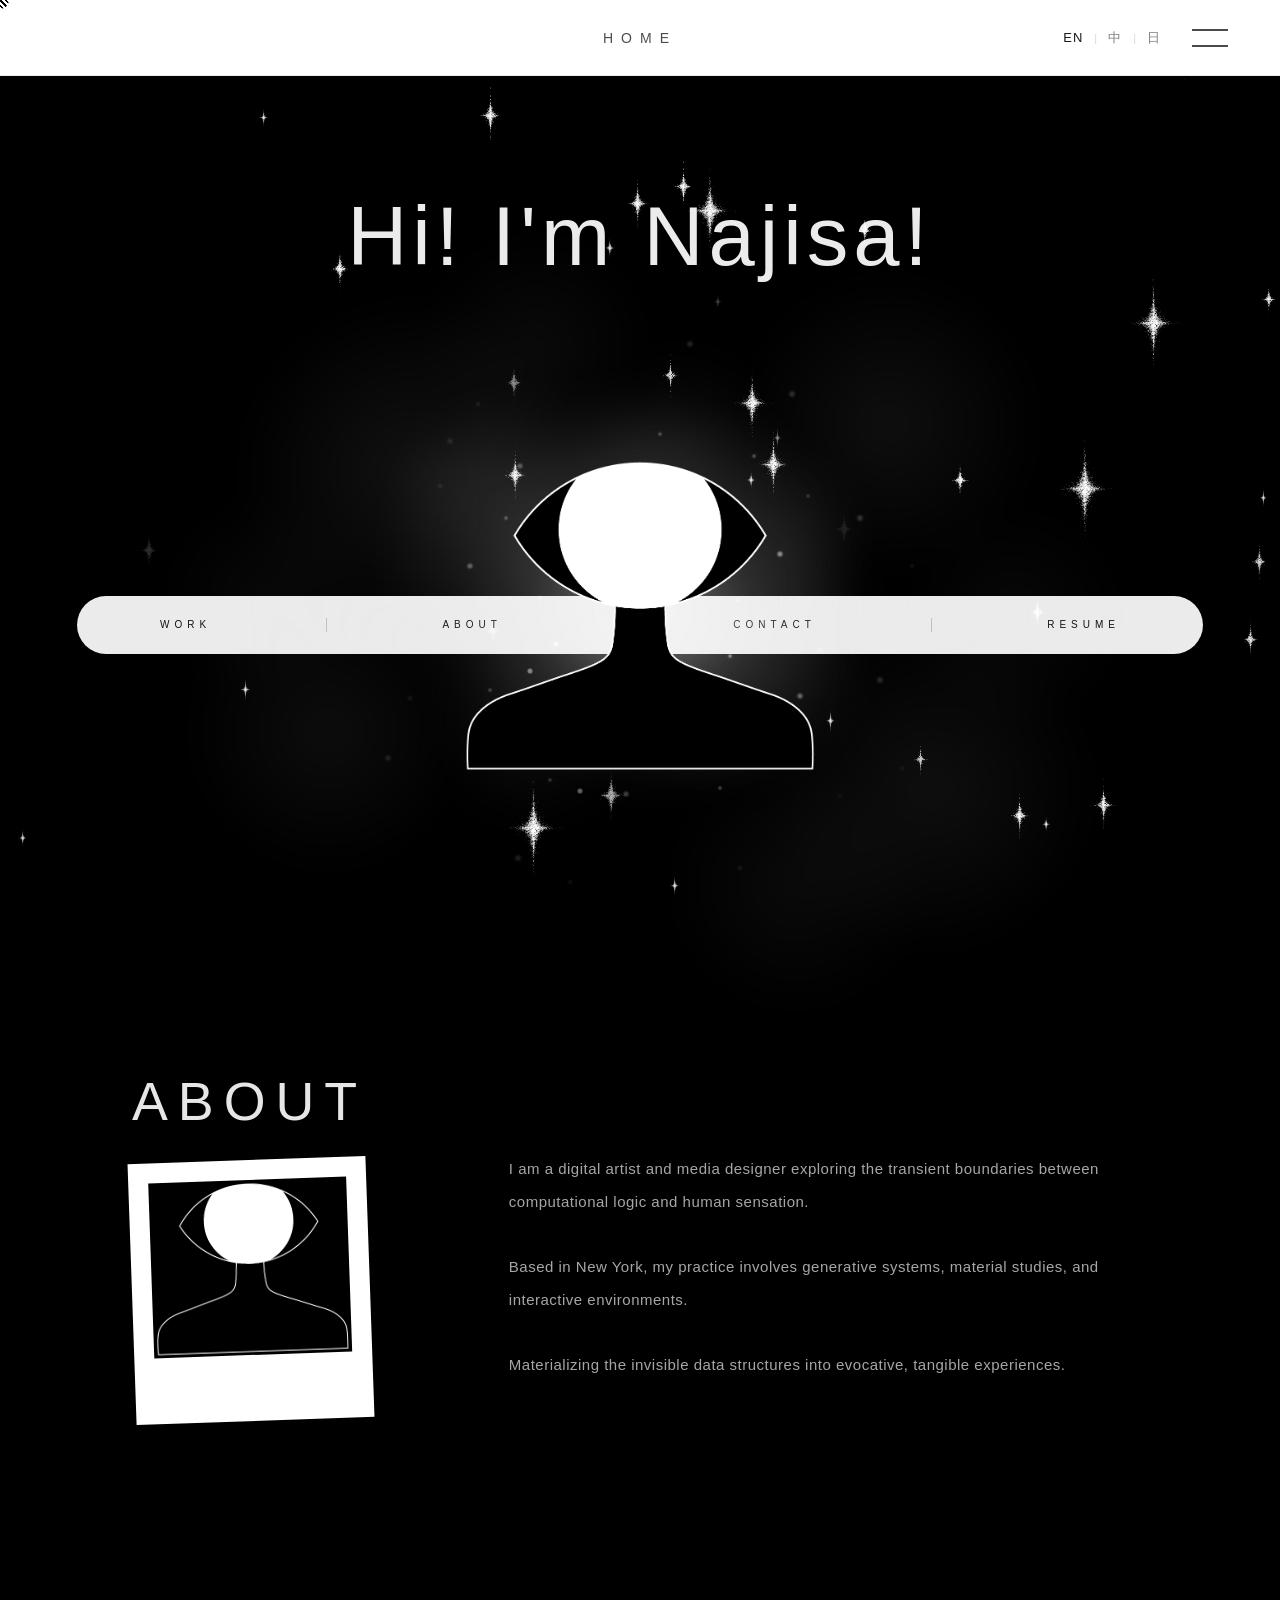
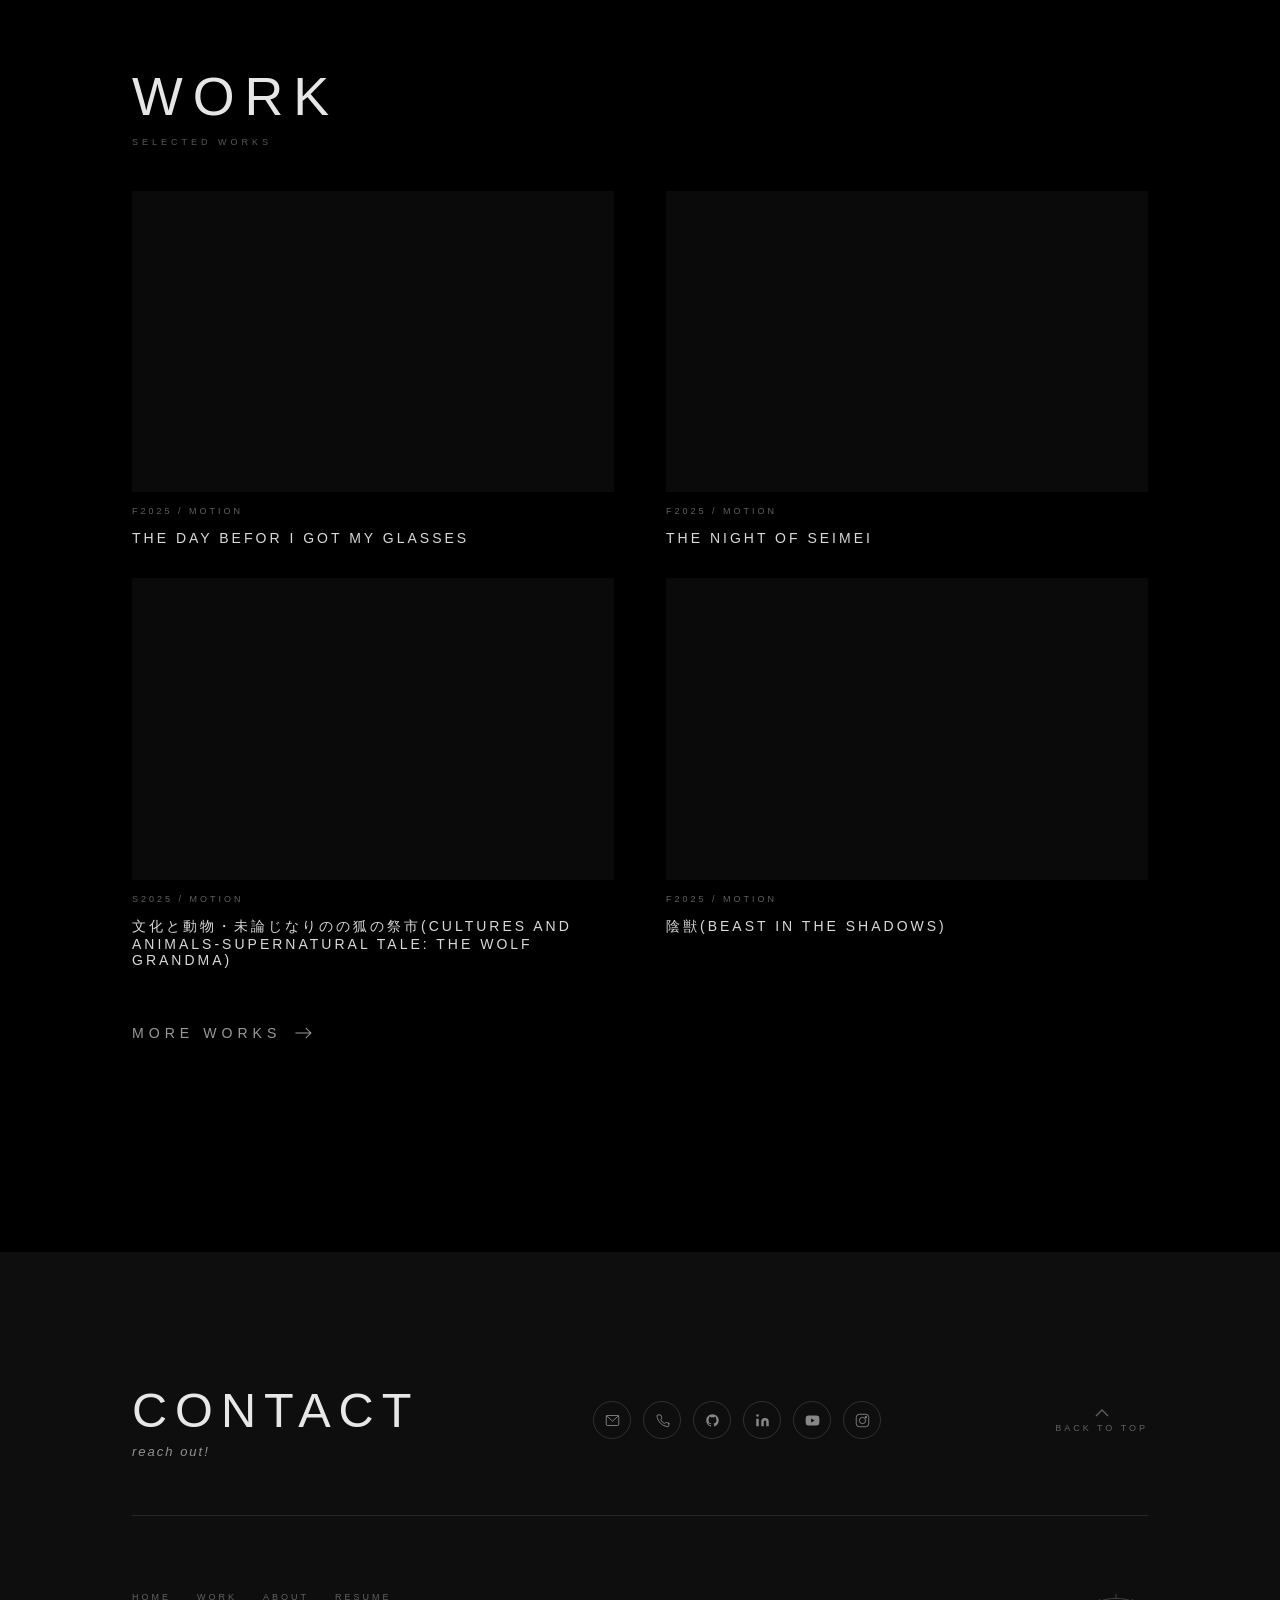
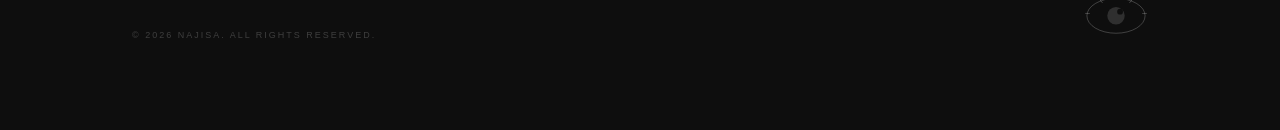
==== index.html @ 286fa01d "Add files via upload" ====
<!DOCTYPE html>
<html lang="en">
<head>
  <meta charset="UTF-8">
  <meta name="viewport" content="width=device-width, initial-scale=1.0">
  <title>Najisa | Portfolio</title>
  <style>
    html, body { margin: 0; padding: 0; background: #000; color: #fff;
      font-family: "Helvetica Neue", Helvetica, Arial, sans-serif; overflow-x: hidden; }
    body.light-mode { background: #fff; color: #000; }
  </style>
  <link rel="stylesheet" href="css/main.css">
</head>
<body>
<div class="cursor-dot" id="cursorDot"></div>
<div class="cursor-ring" id="cursorRing"></div>
<div id="morphAvatar">
  <div class="morph-imgs">
    <img class="morph-img morph-img-dark"  src="images/Me-dark.png"  alt="">
    <img class="morph-img morph-img-light" src="images/Me-light.png" alt="">
  </div>
</div>

<!-- ══════════ BACKGROUND LAYERS (from original) ══════════ -->
<div class="bg-container">
  <div class="mesh-layer dark-bg"></div>
  <div class="mesh-layer light-bg"></div>
</div>
<canvas id="universe"></canvas>
<div class="top-container">
  <div class="top-layer top-dark"></div>
  <div class="top-layer top-light"></div>
</div>

<!-- ══════════ LAMP (original structure, uses your image files) ══════════ -->
<div class="lamp-toggle" id="lampControl">
  <div class="click-mask" id="clickMask"></div>
  <div class="layer-part eye-dark"></div>
  <div class="layer-part eye-light"></div>
  <div class="line-group">
    <div class="layer-part line-dark"></div>
    <div class="layer-part line-light"></div>
  </div>
  <div class="han-group">
    <div class="layer-part han-dark"></div>
    <div class="layer-part han-light"></div>
  </div>
</div>

<!-- ══════════ TOPBAR ══════════ -->
<header class="topbar" id="topbar">
  <div class="topbar-lamp-space"></div>
  <a class="topbar-home" id="topbarHome" href="#home">HOME</a>
  <div class="topbar-right">
    <div class="lang-picker">
      <button class="lang-btn active" data-lang="en">EN</button>
      <span>|</span>
      <button class="lang-btn" data-lang="zh">中</button>
      <span>|</span>
      <button class="lang-btn" data-lang="ja">日</button>
    </div>
    <div class="burger-icon" id="burger"><span></span><span></span></div>
  </div>
</header>

<!-- ══════════ DRAWER ══════════ -->
<div class="menu-overlay" id="menuOverlay">
  <nav class="menu-links">
    <a href="#work"    class="menu-link" data-i18n="nav-work">WORK</a>
    <a href="#about"   class="menu-link" data-i18n="nav-about">ABOUT</a>
    <a href="#contact" class="menu-link" data-i18n="nav-contact">CONTACT</a>
    <a href="resume.html" class="menu-link" data-i18n="nav-resume">RESUME</a>
  </nav>
  <div class="menu-footer"><p>Based in New York | Media &amp; Computational Design</p></div>
</div>


<!-- ════════════════════════════════════════
     SECTION: HOME
════════════════════════════════════════ -->
<section id="home" class="s-home">

  <h1 class="home-title" data-i18n="home-hi">Hi! I'm Najisa!</h1>

  <div class="home-center">
    <!-- Particle glow + avatar -->
    <div class="avatar-wrap">
      <div class="avatar-glow"></div>
      <div class="avatar-particles"></div>
      <img class="avatar-img avatar-img-dark"  src="images/Me-dark.png"  alt="Najisa">
      <img class="avatar-img avatar-img-light" src="images/Me-light.png" alt="Najisa">
    </div>

    <!-- White nav bar -->
    <nav class="home-nav-bar">
      <a href="#work"    class="hnb-link" data-i18n="nav-work">WORK</a>
      <div class="hnb-div"></div>
      <a href="#about"   class="hnb-link" data-i18n="nav-about">ABOUT</a>
      <div class="hnb-div"></div>
      <a href="#contact" class="hnb-link" data-i18n="nav-contact">CONTACT</a>
      <div class="hnb-div"></div>
      <a href="resume.html" class="hnb-link" data-i18n="nav-resume">RESUME</a>
    </nav>
  </div>

  <div class="scroll-cue" style="display:none">
    <span data-i18n="scroll-down">scroll</span>
    <div class="scroll-line"></div>
  </div>
</section>


<!-- ════════════ CURTAIN between Home → About ════════════ -->
<div class="curtain" id="curtain">
  <div class="curtain-line"></div>
  <div class="curtain-rope"></div>
  <div class="curtain-handle"></div>
</div>


<!-- ════════════════════════════════════════
     SECTION: ABOUT
════════════════════════════════════════ -->
<section id="about" class="s-about">
  <div class="s-inner">

    <div class="about-layout">
      <!-- Left: title + photo -->
      <div class="about-left">
        <h2 class="s-title reveal" data-i18n="nav-about">ABOUT</h2>
        <div class="photo-wrap">
          <div class="photo-frame">
            <img class="photo-img photo-img-dark"  src="./images/Me-dark.png"  alt="Najisa">
            <img class="photo-img photo-img-light" src="./images/Me-light.png" alt="Najisa">
          </div>
        </div>
      </div>

      <!-- Right: text -->
      <div class="about-right">
        <p class="about-p reveal" style="--delay:0.05s" data-i18n="about-p1">I am a digital artist and media designer exploring the transient boundaries between computational logic and human sensation.</p>
        <p class="about-p reveal" style="--delay:0.2s"  data-i18n="about-p2">Based in New York, my practice involves generative systems, material studies, and interactive environments.</p>
        <p class="about-p reveal" style="--delay:0.35s" data-i18n="about-p3">Materializing the invisible data structures into evocative, tangible experiences.</p>
      </div>
    </div>

  </div>
</section>


<!-- ════════════════════════════════════════
     SECTION: WORK (selected)
════════════════════════════════════════ -->
<section id="work" class="s-work">
  <div class="s-inner">
    <h2 class="s-title reveal" data-i18n="nav-work">WORK</h2>
    <p class="s-sub reveal" style="--delay:0.1s" data-i18n="work-selected">Selected Works</p>

    <div class="sel-grid" id="selGrid"></div>

    <a href="works.html" class="more-link reveal" style="--delay:0.15s">
      <span data-i18n="more-works">More Works</span>
      <svg viewBox="0 0 20 14" fill="none" stroke="currentColor" stroke-width="1.2"><line x1="0" y1="7" x2="18" y2="7"/><polyline points="12 1 18 7 12 13"/></svg>
    </a>
  </div>
</section>


<!-- ════════════════════════════════════════
     SECTION: CONTACT (footer-style)
════════════════════════════════════════ -->
<section id="contact" class="s-contact">
  <div class="s-inner">

    <div class="contact-top">
      <div class="contact-head">
        <h2 class="contact-title reveal" data-i18n="nav-contact">Contact</h2>
        <p class="contact-sub reveal" style="--delay:0.1s" data-i18n="reach-out">reach out!</p>
      </div>

      <div class="contact-icons">
        <a href="mailto:jingshan.he@nyu.edu"               class="ci" title="Email">
          <svg viewBox="0 0 24 24" fill="none" stroke="currentColor" stroke-width="1.4"><rect x="2" y="4" width="20" height="16" rx="2"/><polyline points="2,4 12,13 22,4"/></svg>
        </a>
        <a href="tel:+17185305825"                         class="ci" title="US: +1(718)530-5825 / CN: +86 18570391373">
          <svg viewBox="0 0 24 24" fill="none" stroke="currentColor" stroke-width="1.4"><path d="M22 16.92v3a2 2 0 01-2.18 2A19.79 19.79 0 013.1 5.18a2 2 0 012-2.18H8.1a2 2 0 012 1.72 12.05 12.05 0 00.57 2.57 2 2 0 01-.45 2.11L9.1 10.91a16 16 0 006 6l1.27-1.27a2 2 0 012.11-.45 12.05 12.05 0 002.57.57 2 2 0 011.72 2z"/></svg>
        </a>
        <a href="https://github.com/nnnajisa"    target="_blank" class="ci" title="GitHub">
          <svg viewBox="0 0 24 24" fill="currentColor"><path d="M12 2C6.477 2 2 6.477 2 12c0 4.42 2.865 8.166 6.839 9.489.5.092.682-.217.682-.482 0-.237-.008-.866-.013-1.7-2.782.604-3.369-1.34-3.369-1.34-.454-1.156-1.11-1.463-1.11-1.463-.908-.62.069-.608.069-.608 1.003.07 1.531 1.03 1.531 1.03.892 1.529 2.341 1.088 2.91.832.092-.647.35-1.088.636-1.338-2.22-.253-4.555-1.11-4.555-4.943 0-1.091.39-1.984 1.029-2.683-.103-.253-.446-1.27.098-2.647 0 0 .84-.269 2.75 1.025A9.578 9.578 0 0112 6.836a9.59 9.59 0 012.504.337c1.909-1.294 2.747-1.025 2.747-1.025.546 1.377.202 2.394.1 2.647.64.699 1.028 1.592 1.028 2.683 0 3.842-2.339 4.687-4.566 4.935.359.309.678.919.678 1.852 0 1.336-.012 2.415-.012 2.743 0 .267.18.578.688.48C19.138 20.163 22 16.418 22 12c0-5.523-4.477-10-10-10z"/></svg>
        </a>
        <a href="https://www.linkedin.com/in/amber-he-57a505336" target="_blank" class="ci" title="LinkedIn">
          <svg viewBox="0 0 24 24" fill="currentColor"><path d="M16 8a6 6 0 016 6v7h-4v-7a2 2 0 00-2-2 2 2 0 00-2 2v7h-4v-7a6 6 0 016-6zM2 9h4v12H2z"/><circle cx="4" cy="4" r="2"/></svg>
        </a>
        <a href="https://youtube.com/@amberhe-yj8ew?si=rAv6n8gVms0Fb3Am" target="_blank" class="ci" title="YouTube">
          <svg viewBox="0 0 24 24" fill="currentColor"><path d="M22.54 6.42a2.78 2.78 0 00-1.95-1.96C18.88 4 12 4 12 4s-6.88 0-8.59.46a2.78 2.78 0 00-1.95 1.96A29 29 0 001 12a29 29 0 00.46 5.58A2.78 2.78 0 003.41 19.6C5.12 20 12 20 12 20s6.88 0 8.59-.46a2.78 2.78 0 001.95-1.95A29 29 0 0023 12a29 29 0 00-.46-5.58zM9.75 15.02V8.98L15.5 12l-5.75 3.02z"/></svg>
        </a>
        <a href="https://instagram.com/yourhandle" target="_blank" class="ci" title="Instagram">
          <svg viewBox="0 0 24 24" fill="none" stroke="currentColor" stroke-width="1.4"><rect x="2" y="2" width="20" height="20" rx="5"/><circle cx="12" cy="12" r="5"/><circle cx="17.5" cy="6.5" r="1" fill="currentColor"/></svg>
        </a>
      </div>

      <a href="#home" class="back-top" id="backTop">
        <svg viewBox="0 0 14 10" fill="none" stroke="currentColor" stroke-width="1.3"><polyline points="1 8 7 2 13 8"/></svg>
        <span data-i18n="back-top">Back to Top</span>
      </a>
    </div>

    <!-- Divider -->
    <hr class="contact-hr">

    <!-- Footer -->
    <footer class="site-footer">
      <div class="footer-left">
        <nav class="footer-nav">
          <a href="#home"       data-i18n="nav-home">HOME</a>
          <a href="#work"       data-i18n="nav-work">WORK</a>
          <a href="#about"      data-i18n="nav-about">ABOUT</a>
          <a href="resume.html" data-i18n="nav-resume">RESUME</a>
        </nav>
        <p class="copyright" data-i18n="copyright">© 2026 Najisa. All rights reserved.</p>
      </div>
      <!-- Eye logo (no shoulders) -->
      <div class="footer-eye">
        <svg viewBox="0 0 110 68" fill="none" xmlns="http://www.w3.org/2000/svg">
          <ellipse cx="55" cy="34" rx="50" ry="30" stroke="currentColor" stroke-width="1.2"/>
          <circle  cx="55" cy="34" r="15"  fill="currentColor" opacity="0.45"/>
          <circle  cx="62" cy="27" r="5"   fill="black"        opacity="0.7"/>
          <line x1="55" y1="4"   x2="55"  y2="-4"  stroke="currentColor" stroke-width="1.2"/>
          <line x1="78" y1="12"  x2="84"  y2="5"   stroke="currentColor" stroke-width="1.2"/>
          <line x1="32" y1="12"  x2="26"  y2="5"   stroke="currentColor" stroke-width="1.2"/>
          <line x1="100" y1="30" x2="108" y2="30"  stroke="currentColor" stroke-width="1.2"/>
          <line x1="10"  y1="30" x2="2"   y2="30"  stroke="currentColor" stroke-width="1.2"/>
        </svg>
      </div>
    </footer>
  </div>
</section>


<!-- ══════════ LIGHTBOX ══════════ -->
<div class="lightbox" id="lightbox" onclick="closeLightbox()">
  <div class="lightbox-content" onclick="event.stopPropagation()">
    <span class="lightbox-close" onclick="closeLightbox()">CLOSE ✕</span>
    <div id="lbMedia" style="width:100%;height:100%;display:flex;align-items:center;justify-content:center;"></div>
  </div>
</div>

<script src="js/global.js"></script>
<script src="js/works-data.js"></script>
<script src="js/site.js"></script>
</body>
</html>
---- css/main.css ----
/* ════════════════════════════════════════════
   NAJISA PORTFOLIO — main.css
   Single-page dark cosmic portfolio
════════════════════════════════════════════ */

/* ── Base ── */
*, *::before, *::after { box-sizing: border-box; margin: 0; padding: 0; }
html { scroll-behavior: smooth; }
body {
  background: #000;
  color: #fff;
  font-family: "Helvetica Neue", Helvetica, Arial, sans-serif;
  overflow-x: hidden;
  transition: background-color 0.6s ease, color 0.6s ease;
  cursor: none;
}
body.light-mode { background: #fff; color: #000; }
a { color: inherit; text-decoration: none; }

/* ── Background: stars only ── */
.bg-container, .top-container { display: none; }
#universe { position: fixed; inset: 0; pointer-events: none; z-index: 1; }

/* ── Lamp ── */
.lamp-toggle {
  position: fixed;
  /* image has blank space at top — use negative offset to push eye up into topbar center */
  top: -8px; left: 0;
  width: 200px; height: 65vh;
  z-index: 900;
  transform: scale(0.55); transform-origin: top left;
  transition: transform 0.4s cubic-bezier(0.175, 0.885, 0.32, 1.275);
}
.click-mask {
  position: absolute; inset: 0; z-index: 200; cursor: pointer;
}
.layer-part {
  position: absolute; inset: 0;
  background-size: contain; background-repeat: no-repeat;
  background-position: center top;
  transition: opacity 0.1s steps(1);
  pointer-events: none;
}
.eye-dark  { background-image: url('../images/eye-dark.png'); opacity: 0; }
.eye-light { background-image: url('../images/eye-light.png'); opacity: 1; }
.line-dark  { background-image: url('../images/line-dark.png'); }
.line-light { background-image: url('../images/line-light.png'); opacity: 0; }
.han-dark  { background-image: url('../images/han-dark.png'); }
.han-light { background-image: url('../images/han-light.png'); opacity: 0; }
body.light-mode .eye-dark  { opacity: 1; }
body.light-mode .eye-light { opacity: 0; }
body.light-mode .line-dark, body.light-mode .han-dark { opacity: 0; }
body.light-mode .line-light, body.light-mode .han-light { opacity: 1; }

.line-group, .han-group {
  position: absolute; inset: 0;
  transform-origin: top center;
  transition: transform 0.45s cubic-bezier(0.34, 1.56, 0.64, 1);
}
/* hide rope and handle — eye only */
.line-group, .han-group { display: none; }
/* active: eye squish */
.lamp-toggle:active .eye-dark,
.lamp-toggle:active .eye-light {
  transform: scaleY(1.1) scaleX(0.92);
  transform-origin: top center;
  transition: transform 0.1s ease-out;
}

/* ── Topbar ── */
.topbar {
  position: fixed; top: 0; left: 0; right: 0;
  height: 76px;
  display: flex; align-items: center;
  z-index: 800;
  background: #fff;
  border-bottom: 1px solid rgba(0,0,0,0.07);
  transition: background 0.6s ease, border-color 0.6s ease, box-shadow 0.4s ease;
}
.topbar.scrolled { box-shadow: 0 2px 24px rgba(0,0,0,0.12); }
body.light-mode .topbar { background: #000; border-bottom-color: rgba(255,255,255,0.07); }
body.light-mode .topbar.scrolled { box-shadow: 0 2px 24px rgba(255,255,255,0.1); }
.topbar-lamp-space { width: 120px; flex-shrink: 0; }

.topbar-home {
  position: absolute; left: 50%; transform: translateX(-50%);
  font-size: 14px; letter-spacing: 8px; text-transform: uppercase;
  color: rgba(0,0,0,0.7);
  transition: color 0.3s ease;
  white-space: nowrap;
}
.topbar-home:hover { color: #000; }
body.light-mode .topbar-home { color: rgba(255,255,255,0.7); }
body.light-mode .topbar-home:hover { color: #fff; }

.topbar-right {
  margin-left: auto;
  display: flex; align-items: center; gap: 26px;
  padding-right: 52px;
}

/* Lang picker */
.lang-picker {
  display: flex; align-items: center; gap: 6px;
  font-size: 13px; color: rgba(0,0,0,0.4);
  transition: color 0.6s ease;
}
body.light-mode .lang-picker { color: rgba(255,255,255,0.4); }
.lang-picker span { font-size: 11px; opacity: 0.4; }
.lang-btn {
  background: none; border: none; cursor: none;
  font-size: 13px; letter-spacing: 1px;
  color: rgba(0,0,0,0.5);
  padding: 3px 5px;
  transition: color 0.3s;
}
.lang-btn:hover, .lang-btn.active { color: rgba(0,0,0,0.9); }
body.light-mode .lang-btn { color: rgba(255,255,255,0.5); }
body.light-mode .lang-btn:hover,
body.light-mode .lang-btn.active { color: rgba(255,255,255,0.9); }

/* Burger */
.burger-icon {
  width: 36px; height: 18px;
  display: flex; flex-direction: column; justify-content: space-between;
  cursor: none;
}
.burger-icon span {
  display: block; width: 100%; height: 2px;
  background: rgba(0,0,0,0.7);
  transition: all 0.4s cubic-bezier(0.4,0,0.2,1), background 0.6s ease;
}
body.light-mode .burger-icon span { background: rgba(255,255,255,0.7); }
.burger-icon:hover span:first-child { width: 75%; }
.burger-icon:hover span:last-child  { width: 75%; margin-left: auto; }
.burger-icon.active span:first-child { transform: translateY(8px) rotate(45deg); width: 100%; }
.burger-icon.active span:last-child  { transform: translateY(-8px) rotate(-45deg); width: 100%; }

/* ── Drawer ── */
.menu-overlay {
  position: fixed; top: 88px; right: 18px;
  width: 200px;
  background: #fff;
  border: 1px solid rgba(0,0,0,0.07);
  border-radius: 16px;
  z-index: 700;
  display: flex; flex-direction: column;
  padding: 28px 32px 22px;
  gap: 20px;
  box-shadow: 0 8px 40px rgba(0,0,0,0.18);
  /* hidden: scale down from top-right corner */
  opacity: 0;
  pointer-events: none;
  transform: scale(0.88) translateY(-8px);
  transform-origin: top right;
  transition: opacity 0.3s ease,
              transform 0.35s cubic-bezier(0.16,1,0.3,1);
}
body.light-mode .menu-overlay { background: #000; border-color: rgba(255,255,255,0.08); }
.menu-overlay.active {
  opacity: 1;
  pointer-events: all;
  transform: scale(1) translateY(0);
}
.menu-links { display: flex; flex-direction: column; gap: 16px; }
.menu-link {
  font-size: 13px; font-weight: 300; letter-spacing: 4px; text-transform: uppercase;
  color: #000; text-decoration: none;
  opacity: 0; transform: translateY(6px);
  transition: opacity 0.4s cubic-bezier(0.4,0,0.2,1),
              transform 0.4s cubic-bezier(0.4,0,0.2,1),
              letter-spacing 0.3s ease;
  position: relative; display: inline-block; width: fit-content;
}
body.light-mode .menu-link { color: #fff; }
.menu-overlay.active .menu-link { opacity: 1; transform: translateY(0); }
.menu-overlay.active .menu-link:nth-child(1) { transition-delay: 0.08s; }
.menu-overlay.active .menu-link:nth-child(2) { transition-delay: 0.13s; }
.menu-overlay.active .menu-link:nth-child(3) { transition-delay: 0.18s; }
.menu-overlay.active .menu-link:nth-child(4) { transition-delay: 0.23s; }
.menu-link:hover { opacity: 0.5; letter-spacing: 6px; }
.menu-link::after {
  content: ''; position: absolute; bottom: -2px; left: 0;
  width: 0; height: 1px; background: #000;
  transition: width 0.3s ease;
}
body.light-mode .menu-link::after { background: #fff; }
.menu-link:hover::after { width: 100%; }
.menu-footer {
  font-size: 9px; letter-spacing: 2px; text-transform: uppercase;
  line-height: 1.8; color: rgba(0,0,0,0.3);
  border-top: 1px solid rgba(0,0,0,0.08);
  padding-top: 14px; margin-top: 4px;
}
body.light-mode .menu-footer { color: rgba(255,255,255,0.3); border-top-color: rgba(255,255,255,0.1); }

/* ════════════════════════════════════════════
   HOME
════════════════════════════════════════════ */
.s-home {
  position: relative; z-index: 10;
  min-height: 100vh;
  display: flex; flex-direction: column;
  align-items: center;
  padding-top: 13vh;
  padding-bottom: 60px;
}

.home-title {
  font-size: clamp(42px, 6.5vw, 96px);
  font-weight: 200; letter-spacing: 5px;
  color: rgba(255,255,255,0.92);
  text-align: center;
  margin-top: 8vh;
  margin-bottom: 2vh;
  animation: fadeUp 1s cubic-bezier(0.16,1,0.3,1) 0.2s both;
}
body.light-mode .home-title { color: rgba(0,0,0,0.9); }

.home-center {
  display: flex; flex-direction: column; align-items: center;
  flex: 1; justify-content: center; width: 100%;
  margin-top: -6vh;
}

/* Avatar */
.avatar-wrap {
  position: relative; z-index: 3;
  width: 400px; height: 360px;
  display: flex; align-items: center; justify-content: center;
  animation: fadeUp 1.1s cubic-bezier(0.16,1,0.3,1) 0.35s both;
  pointer-events: none;
  transition: opacity 0.15s ease;
}
/* particle nebula — outer sparse cloud */
.avatar-wrap::before {
  content: '';
  position: absolute; left: 50%; top: 50%;
  transform: translate(-50%,-50%);
  width: 1040px; height: 960px;
  background:
    radial-gradient(circle at 52% 48%, rgba(255,255,255,0.18) 0%, transparent 28%),
    radial-gradient(circle at 28% 35%, rgba(255,255,255,0.07) 0%, transparent 18%),
    radial-gradient(circle at 74% 30%, rgba(255,255,255,0.06) 0%, transparent 15%),
    radial-gradient(circle at 20% 62%, rgba(255,255,255,0.05) 0%, transparent 14%),
    radial-gradient(circle at 78% 68%, rgba(255,255,255,0.06) 0%, transparent 16%),
    radial-gradient(circle at 40% 22%, rgba(255,255,255,0.04) 0%, transparent 12%),
    radial-gradient(circle at 65% 78%, rgba(255,255,255,0.04) 0%, transparent 13%),
    radial-gradient(circle at 14% 48%, rgba(255,255,255,0.03) 0%, transparent 10%),
    radial-gradient(circle at 86% 50%, rgba(255,255,255,0.03) 0%, transparent 11%);
  filter: blur(14px);
  pointer-events: none;
  animation: nebulaDrift 8s ease-in-out infinite alternate;
}
/* inner dense core */
.avatar-glow {
  position: absolute; left: 50%; top: 50%;
  transform: translate(-50%,-50%);
  width: 720px; height: 680px;
  background:
    radial-gradient(circle at 50% 50%, rgba(255,255,255,0.32) 0%, transparent 22%),
    radial-gradient(circle at 38% 42%, rgba(255,255,255,0.14) 0%, transparent 30%),
    radial-gradient(circle at 63% 55%, rgba(255,255,255,0.10) 0%, transparent 25%),
    radial-gradient(circle at 55% 28%, rgba(255,255,255,0.08) 0%, transparent 18%),
    radial-gradient(circle at 35% 65%, rgba(255,255,255,0.07) 0%, transparent 16%),
    radial-gradient(circle at 70% 38%, rgba(255,255,255,0.06) 0%, transparent 14%),
    radial-gradient(circle at 28% 30%, rgba(255,255,255,0.05) 0%, transparent 12%);
  filter: blur(22px);
  animation: nebulaPulse 4s ease-in-out infinite;
  pointer-events: none;
}
@keyframes nebulaPulse {
  0%,100% { opacity: 0.75; transform: translate(-50%,-50%) scale(1); }
  50%      { opacity: 1;    transform: translate(-50%,-50%) scale(1.10) rotate(3deg); }
}
@keyframes nebulaDrift {
  0%   { opacity: 0.6; transform: translate(-50%,-50%) scale(1)    rotate(0deg); }
  100% { opacity: 0.9; transform: translate(-50%,-50%) scale(1.08) rotate(-5deg); }
}
.avatar-img {
  width: 360px; position: absolute; z-index: 2;
  transition: opacity 0.6s ease;
}
.avatar-img-dark  { opacity: 1; }
.avatar-img-light { opacity: 0; }
body.light-mode .avatar-img-dark  { opacity: 0; }
body.light-mode .avatar-img-light { opacity: 1; }

/* Particle dots — box-shadow scatter orbiting the avatar */
.avatar-particles {
  position: absolute; left: 50%; top: 50%;
  width: 3px; height: 3px; border-radius: 50%;
  transform: translate(-50%, -50%);
  z-index: 1; pointer-events: none;
  animation: particleOrbit 50s linear infinite;
  box-shadow:
    /* inner ring */
     72px  -48px 1px 1px rgba(255,255,255,0.88),
    -60px  -72px 1px 1px rgba(255,255,255,0.78),
     90px   40px 2px 0px rgba(255,255,255,0.72),
    -84px   28px 1px 1px rgba(255,255,255,0.68),
     50px  -94px 1px 0px rgba(255,255,255,0.82),
    -100px  -18px 2px 0px rgba(255,255,255,0.62),
     30px  106px 1px 1px rgba(255,255,255,0.58),
    -46px   98px 2px 0px rgba(255,255,255,0.62),
     98px  -16px 1px 0px rgba(255,255,255,0.54),
    -66px   88px 1px 1px rgba(255,255,255,0.58),
     42px   68px 1px 0px rgba(255,255,255,0.50),
    -110px   55px 1px 1px rgba(255,255,255,0.44),
    /* mid ring */
    140px  -62px 2px 1px rgba(255,255,255,0.52),
   -134px  -98px 2px 0px rgba(255,255,255,0.44),
    160px   80px 2px 1px rgba(255,255,255,0.38),
   -150px   74px 2px 0px rgba(255,255,255,0.36),
    114px -160px 2px 0px rgba(255,255,255,0.46),
   -170px  -50px 2px 1px rgba(255,255,255,0.34),
     80px  172px 2px 0px rgba(255,255,255,0.40),
    -90px  164px 2px 0px rgba(255,255,255,0.30),
    180px   34px 2px 1px rgba(255,255,255,0.34),
   -180px   14px 2px 0px rgba(255,255,255,0.30),
     20px -182px 2px 0px rgba(255,255,255,0.40),
    -14px  178px 2px 1px rgba(255,255,255,0.26),
    128px  130px 2px 0px rgba(255,255,255,0.32),
   -120px -150px 2px 1px rgba(255,255,255,0.30),
    168px -120px 2px 0px rgba(255,255,255,0.28),
    -60px  175px 1px 1px rgba(255,255,255,0.36),
    /* outer ring */
    220px  -98px 3px 1px rgba(255,255,255,0.24),
   -200px -130px 3px 0px rgba(255,255,255,0.22),
    240px   64px 3px 1px rgba(255,255,255,0.20),
   -230px   82px 3px 0px rgba(255,255,255,0.20),
    152px -222px 3px 1px rgba(255,255,255,0.22),
   -162px -212px 3px 0px rgba(255,255,255,0.18),
    100px  252px 3px 0px rgba(255,255,255,0.20),
   -122px  242px 3px 1px rgba(255,255,255,0.16),
    262px  152px 3px 0px rgba(255,255,255,0.14),
   -252px  142px 3px 1px rgba(255,255,255,0.14),
    272px  -50px 3px 0px rgba(255,255,255,0.16),
   -270px   22px 3px 0px rgba(255,255,255,0.14),
     50px -272px 3px 1px rgba(255,255,255,0.18),
    -70px  266px 3px 0px rgba(255,255,255,0.14),
    200px  180px 3px 0px rgba(255,255,255,0.12),
   -190px -175px 3px 1px rgba(255,255,255,0.12);
}
body.light-mode .avatar-particles {
  box-shadow:
     72px  -48px 1px 1px rgba(26,21,14,0.75),
    -60px  -72px 1px 1px rgba(26,21,14,0.65),
     90px   40px 2px 0px rgba(26,21,14,0.60),
    -84px   28px 1px 1px rgba(26,21,14,0.55),
     50px  -94px 1px 0px rgba(26,21,14,0.70),
    -100px  -18px 2px 0px rgba(26,21,14,0.52),
     30px  106px 1px 1px rgba(26,21,14,0.48),
    -46px   98px 2px 0px rgba(26,21,14,0.52),
     98px  -16px 1px 0px rgba(26,21,14,0.44),
    -66px   88px 1px 1px rgba(26,21,14,0.48),
     42px   68px 1px 0px rgba(26,21,14,0.40),
    -110px   55px 1px 1px rgba(26,21,14,0.36),
    140px  -62px 2px 1px rgba(26,21,14,0.42),
   -134px  -98px 2px 0px rgba(26,21,14,0.36),
    160px   80px 2px 1px rgba(26,21,14,0.30),
   -150px   74px 2px 0px rgba(26,21,14,0.28),
    114px -160px 2px 0px rgba(26,21,14,0.36),
   -170px  -50px 2px 1px rgba(26,21,14,0.26),
     80px  172px 2px 0px rgba(26,21,14,0.30),
    -90px  164px 2px 0px rgba(26,21,14,0.22),
    180px   34px 2px 1px rgba(26,21,14,0.26),
   -180px   14px 2px 0px rgba(26,21,14,0.22),
     20px -182px 2px 0px rgba(26,21,14,0.30),
    -14px  178px 2px 1px rgba(26,21,14,0.18),
    128px  130px 2px 0px rgba(26,21,14,0.24),
   -120px -150px 2px 1px rgba(26,21,14,0.22),
    168px -120px 2px 0px rgba(26,21,14,0.20),
    -60px  175px 1px 1px rgba(26,21,14,0.28),
    220px  -98px 3px 1px rgba(26,21,14,0.16),
   -200px -130px 3px 0px rgba(26,21,14,0.14),
    240px   64px 3px 1px rgba(26,21,14,0.12),
   -230px   82px 3px 0px rgba(26,21,14,0.12),
    152px -222px 3px 1px rgba(26,21,14,0.14),
   -162px -212px 3px 0px rgba(26,21,14,0.10),
    100px  252px 3px 0px rgba(26,21,14,0.12),
   -122px  242px 3px 1px rgba(26,21,14,0.10),
    262px  152px 3px 0px rgba(26,21,14,0.08),
   -252px  142px 3px 1px rgba(26,21,14,0.08),
    272px  -50px 3px 0px rgba(26,21,14,0.10),
   -270px   22px 3px 0px rgba(26,21,14,0.08),
     50px -272px 3px 1px rgba(26,21,14,0.12),
    -70px  266px 3px 0px rgba(26,21,14,0.08),
    200px  180px 3px 0px rgba(26,21,14,0.07),
   -190px -175px 3px 1px rgba(26,21,14,0.07);
}
@keyframes particleOrbit {
  from { transform: translate(-50%, -50%) rotate(0deg); }
  to   { transform: translate(-50%, -50%) rotate(360deg); }
}

/* White nav bar — wide wings extending from avatar center */
.home-nav-bar {
  position: relative; z-index: 1;
  display: flex; align-items: center; justify-content: space-between;
  background: rgba(255,255,255,0.92);
  padding: 22px 6.5vw;
  width: min(88vw, 1200px);
  margin-top: -200px;
  border-radius: 40px;
  animation: fadeUp 1.1s cubic-bezier(0.16,1,0.3,1) 0.6s both;
}
body.light-mode .home-nav-bar { background: rgba(0,0,0,0.9); }
.hnb-link {
  font-size: 10px; letter-spacing: 5px; text-transform: uppercase;
  color: #111;
  transition: opacity 0.3s;
  white-space: nowrap;
}
body.light-mode .hnb-link { color: #eee; }
.hnb-link {
  position: relative;
  transition: opacity 0.3s, letter-spacing 0.3s;
}
.hnb-link::after {
  content: '';
  position: absolute; bottom: -3px; left: 0; right: 0;
  height: 1px; background: #111;
  transform: scaleX(0); transform-origin: left;
  transition: transform 0.3s cubic-bezier(0.16,1,0.3,1);
}
body.light-mode .hnb-link::after { background: #eee; }
.hnb-link:hover { opacity: 1; letter-spacing: 5px; }
.hnb-link:hover::after { transform: scaleX(1); }
.hnb-div { width: 1px; height: 14px; background: rgba(0,0,0,0.18); flex-shrink: 0; }
body.light-mode .hnb-div { background: rgba(255,255,255,0.2); }

/* Scroll cue */
.scroll-cue {
  display: flex; flex-direction: column; align-items: center; gap: 10px;
  color: rgba(255,255,255,0.28); font-size: 8px; letter-spacing: 4px; text-transform: uppercase;
  margin-top: 48px;
  animation: fadeUp 1.1s cubic-bezier(0.16,1,0.3,1) 0.85s both;
}
body.light-mode .scroll-cue { color: rgba(26,21,14,0.3); }
.scroll-line {
  width: 1px; height: 36px;
  background: linear-gradient(to bottom, rgba(255,255,255,0.4), transparent);
  animation: scrollPulse 2s ease-in-out infinite;
}
body.light-mode .scroll-line { background: linear-gradient(to bottom, rgba(26,21,14,0.4), transparent); }
@keyframes scrollPulse { 0%,100%{opacity:0.4;transform:scaleY(1)} 50%{opacity:1;transform:scaleY(1.2)} }
@keyframes fadeUp { from{opacity:0;transform:translateY(16px)} to{opacity:1;transform:translateY(0)} }
/* !important overrides animation fill-mode in CSS cascade */
.avatar-wrap.morph-hide { opacity: 0 !important; }

/* ════════════════════════════════════════════
   CURTAIN (Home → About transition)
════════════════════════════════════════════ */
.curtain {
  position: relative; z-index: 10;
  display: flex; flex-direction: column; align-items: center;
  padding-bottom: 4px;
  transition: transform 1.1s cubic-bezier(0.16,1,0.3,1), opacity 0.7s ease;
}
.curtain-line {
  width: 100%; height: 1px;
  background: rgba(255,255,255,0.25);
}
body.light-mode .curtain-line { background: rgba(26,21,14,0.2); }
.curtain-rope {
  width: 1px; height: 42px;
  background-image: repeating-linear-gradient(
    to bottom,
    rgba(255,255,255,0.35) 0, rgba(255,255,255,0.35) 5px,
    transparent 5px, transparent 9px
  );
}
body.light-mode .curtain-rope {
  background-image: repeating-linear-gradient(
    to bottom,
    rgba(26,21,14,0.3) 0, rgba(26,21,14,0.3) 5px,
    transparent 5px, transparent 9px
  );
}
.curtain-handle {
  width: 24px; height: 13px;
  border: 1.2px solid rgba(255,255,255,0.35);
  border-top: none; border-radius: 0 0 24px 24px;
}
body.light-mode .curtain-handle { border-color: rgba(26,21,14,0.3); }
.curtain.raised { transform: translateY(-100px); opacity: 0; }

/* ════════════════════════════════════════════
   SECTIONS — shared
════════════════════════════════════════════ */
.s-inner {
  max-width: 1160px; margin: 0 auto; padding: 0 72px;
}
.s-title {
  font-size: clamp(30px, 4.2vw, 56px); font-weight: 200;
  letter-spacing: 10px; text-transform: uppercase; color: rgba(255,255,255,0.9);
  margin-bottom: 10px;
}
body.light-mode .s-title { color: rgba(26,21,14,0.9); }
.s-sub {
  font-size: 9px; letter-spacing: 4px; text-transform: uppercase;
  color: rgba(255,255,255,0.35); margin-bottom: 44px; display: block;
}
body.light-mode .s-sub { color: rgba(26,21,14,0.35); }

/* ── TEXT REVEAL ANIMATION (white block sweep) ── */
.reveal {
  position: relative;
  overflow: hidden;
}
.reveal::before {
  content: '';
  position: absolute; top: -2px; left: -101%; bottom: -2px; right: -2px;
  background: #fff;
  pointer-events: none;
  z-index: 2;
}
body.light-mode .reveal::before { background: #000; }
/* Initially hide text */
.reveal { color: transparent; }
body.light-mode .reveal { color: transparent; }

/* Block sweeps in from left, pauses, exits right */
.reveal.in-view::before {
  animation: sweepReveal 0.9s cubic-bezier(0.77,0,0.175,1) var(--delay, 0s) both;
}

/* Text color fires right as block starts exiting (~52% into the 0.9s animation).
   The color starts transparent (from .reveal above) and the transition-delay holds
   it invisible until the block has passed, then it jumps to the target color. */
.reveal.in-view {
  transition: color 0.01s step-start calc(var(--delay, 0s) + 0.47s);
  color: rgba(255,255,255,0.9);
}
body.light-mode .reveal.in-view { color: rgba(26,21,14,0.9); }
.s-title.in-view           { color: rgba(255,255,255,0.9); }
body.light-mode .s-title.in-view { color: rgba(26,21,14,0.9); }
.about-p.in-view           { color: rgba(255,255,255,0.65); }
body.light-mode .about-p.in-view { color: rgba(26,21,14,0.65); }
.s-sub.in-view             { color: rgba(255,255,255,0.35); }
body.light-mode .s-sub.in-view { color: rgba(26,21,14,0.35); }
.more-link.in-view         { color: rgba(255,255,255,0.6); }
body.light-mode .more-link.in-view { color: rgba(26,21,14,0.6); }
.contact-title.in-view     { color: rgba(255,255,255,0.9); }
body.light-mode .contact-title.in-view { color: rgba(26,21,14,0.9); }
.contact-sub.in-view       { color: rgba(255,255,255,0.55); font-style: italic; }
body.light-mode .contact-sub.in-view { color: rgba(26,21,14,0.55); }

@keyframes sweepReveal {
  0%   { left: -101%; right:  100%; }
  48%  { left:    0%;  right:    0%; }
  52%  { left:    0%;  right:    0%; }
  100% { left:  100%;  right: -101%; }
}

/* ════════════════════════════════════════════
   ABOUT
════════════════════════════════════════════ */
.s-about {
  position: relative; z-index: 10;
  padding: 110px 0 130px;
}
.about-layout {
  display: flex; gap: 6vw; align-items: flex-start;
}
.about-left { flex: 0 0 300px; }
.about-right { flex: 1; padding-top: 82px; }

/* Photo frame — real photo style */
.photo-wrap { margin-top: 28px; }
.photo-frame {
  display: inline-block;
  box-sizing: border-box;
  border: solid #fff;
  border-width: 20px 20px 66px 20px;
  background: transparent;
  box-shadow: 0 8px 32px rgba(0,0,0,0.45);
  transform: rotate(-2deg);
  transition: transform 0.5s cubic-bezier(0.16,1,0.3,1), opacity 0.15s ease;
  max-width: 240px;
  position: relative;
}
body.light-mode .photo-frame { border-color: #111; box-shadow: 0 8px 32px rgba(0,0,0,0.6); }
.photo-frame:hover { transform: rotate(0deg) scale(1.02); }
.photo-img {
  display: block; width: 100%; height: 175px;
  object-fit: cover; object-position: center top;
  filter: grayscale(0.2) contrast(1.05);
}
/* same image as home */
.photo-img-light { display: none; }
.photo-img-dark  { display: block; }
body.light-mode .photo-img-dark  { display: none; }
body.light-mode .photo-img-light { display: block; }

/* ── Morph overlay (avatar → about photo) ── */
#morphAvatar {
  position: fixed; z-index: 200;
  pointer-events: none; opacity: 0;
  overflow: hidden;
}
.morph-imgs {
  position: relative; width: 100%; height: 100%;
}
/* both images stacked — JS controls opacity for cross-dissolve */
.morph-img {
  position: absolute; top: 0; left: 0;
  width: 100%; height: 100%; display: block;
  object-fit: cover; object-position: top;
}

.about-p {
  font-size: clamp(13px, 1.2vw, 15px); line-height: 2.2;
  letter-spacing: 0.5px; font-weight: 300;
  margin-bottom: 32px;
}

/* ════════════════════════════════════════════
   WORK — SELECTED
════════════════════════════════════════════ */
.s-work {
  position: relative; z-index: 10;
  padding: 110px 0 130px;
}
.sel-grid {
  display: grid;
  grid-template-columns: repeat(2, 1fr);
  gap: 32px 52px;
  margin-bottom: 56px;
}
.sel-card {
  cursor: pointer; display: flex; flex-direction: column; gap: 14px;
}
.sel-thumb {
  width: 100%; aspect-ratio: 16/10;
  overflow: hidden; background: rgba(255,255,255,0.04);
  position: relative;
}
body.light-mode .sel-thumb { background: rgba(26,21,14,0.06); }
.sel-thumb img {
  width: 100%; height: 100%; object-fit: cover;
  opacity: 0; transition: opacity 0.8s ease, transform 0.6s cubic-bezier(0.16,1,0.3,1);
}
.sel-thumb img.loaded { opacity: 1; }
.sel-card {
  transition: transform 0.4s cubic-bezier(0.16,1,0.3,1);
}
.sel-card:hover { transform: translateY(-6px); }
.sel-card:hover .sel-thumb { box-shadow: 0 18px 40px rgba(0,0,0,0.4); }
.sel-thumb { transition: box-shadow 0.4s ease; }
.sel-card:hover .sel-thumb img { transform: scale(1.05); }
.sel-type {
  font-size: 9px; letter-spacing: 3px; text-transform: uppercase;
  color: rgba(255,255,255,0.38);
}
body.light-mode .sel-type { color: rgba(26,21,14,0.38); }
.sel-name {
  font-size: clamp(11px, 1.1vw, 14px); font-weight: 300;
  letter-spacing: 3px; text-transform: uppercase;
  color: rgba(255,255,255,0.85);
}
body.light-mode .sel-name { color: rgba(26,21,14,0.88); }

.more-link {
  display: inline-flex; align-items: center; gap: 14px;
  font-size: clamp(11px, 1.1vw, 15px); letter-spacing: 5px; text-transform: uppercase;
  color: rgba(255,255,255,0.5);
  transition: gap 0.35s ease, color 0.3s ease;
}
body.light-mode .more-link { color: rgba(26,21,14,0.5); }
.more-link:hover { gap: 22px; color: rgba(255,255,255,0.9); }
body.light-mode .more-link:hover { color: rgba(26,21,14,0.9); }
.more-link svg { width: 18px; height: 12px; }

/* ════════════════════════════════════════════
   CONTACT
════════════════════════════════════════════ */
.s-contact {
  position: relative; z-index: 10;
  padding: 130px 0 0;
  background: rgba(255,255,255,0.055);
  margin-top: 80px;
}
body.light-mode .s-contact { background: rgba(26,21,14,0.06); }
.contact-top {
  display: flex; align-items: flex-start; justify-content: space-between;
  flex-wrap: wrap; gap: 32px; padding-bottom: 56px;
}
.contact-title {
  font-size: clamp(28px, 3.8vw, 52px); font-weight: 200;
  letter-spacing: 8px; text-transform: uppercase;
  margin-bottom: 6px;
}
.contact-sub {
  font-size: 13px; letter-spacing: 2px;
  font-style: italic; display: block;
  margin-top: 4px;
}
.contact-icons {
  display: flex; gap: 12px; align-items: center; flex-wrap: wrap;
  align-self: center;
}
.ci {
  width: 38px; height: 38px; border-radius: 50%;
  border: 1px solid rgba(255,255,255,0.14);
  display: flex; align-items: center; justify-content: center;
  color: rgba(255,255,255,0.5);
  transition: opacity 0.3s, border-color 0.3s, transform 0.3s;
}
body.light-mode .ci { border-color: rgba(26,21,14,0.15); color: rgba(26,21,14,0.5); }
.ci svg { width: 15px; height: 15px; }
.ci:hover { opacity: 1; border-color: rgba(255,255,255,0.6); color: rgba(255,255,255,0.9); transform: translateY(-3px); }
body.light-mode .ci:hover { border-color: rgba(26,21,14,0.5); color: rgba(26,21,14,0.9); }

.back-top {
  display: flex; flex-direction: column; align-items: center; gap: 5px;
  font-size: 9px; letter-spacing: 3px; text-transform: uppercase;
  color: rgba(255,255,255,0.35); align-self: center;
  transition: color 0.3s, transform 0.3s;
}
body.light-mode .back-top { color: rgba(26,21,14,0.35); }
.back-top svg { width: 16px; height: 10px; }
.back-top:hover { color: rgba(255,255,255,0.8); transform: translateY(-4px); }
body.light-mode .back-top:hover { color: rgba(26,21,14,0.8); }

.contact-hr {
  border: none; border-top: 1px solid rgba(255,255,255,0.1); margin-bottom: 36px;
}
body.light-mode .contact-hr { border-top-color: rgba(26,21,14,0.1); }

.site-footer {
  display: flex; justify-content: space-between; align-items: flex-end;
  flex-wrap: wrap; gap: 20px; padding-bottom: 90px; padding-top: 40px;
}
.footer-left { display: flex; flex-direction: column; gap: 16px; }
.footer-nav { display: flex; gap: 26px; flex-wrap: wrap; }
.footer-nav a {
  font-size: 9px; letter-spacing: 3px; text-transform: uppercase;
  color: rgba(255,255,255,0.35); transition: color 0.3s;
}
body.light-mode .footer-nav a { color: rgba(26,21,14,0.35); }
.footer-nav a:hover { color: rgba(255,255,255,0.75); }
body.light-mode .footer-nav a:hover { color: rgba(26,21,14,0.75); }
.copyright { font-size: 9px; letter-spacing: 2px; text-transform: uppercase; color: rgba(255,255,255,0.2); margin-top: 12px; }
body.light-mode .copyright { color: rgba(26,21,14,0.2); }
.footer-eye svg { width: 64px; color: rgba(255,255,255,0.3); overflow: visible; }
body.light-mode .footer-eye svg { color: rgba(26,21,14,0.3); }
body.light-mode .footer-eye svg circle { fill: rgba(26,21,14,0.3) !important; }
body.light-mode .footer-eye svg circle:nth-child(3) { fill: #f0ebe3 !important; }

/* ════════════════════════════════════════════
   LIGHTBOX
════════════════════════════════════════════ */
.lightbox {
  position: fixed; inset: 0; z-index: 9999;
  background: rgba(0,0,0,0.95);
  backdrop-filter: blur(20px);
  display: flex; align-items: center; justify-content: center;
  opacity: 0; pointer-events: none;
  transition: opacity 0.4s ease;
  cursor: zoom-out;
}
.lightbox.active { opacity: 1; pointer-events: all; }
.lightbox-content {
  position: relative; width: 85vw; height: 48vw; max-height: 80vh;
  display: flex; justify-content: center;
  cursor: default;
}
.lightbox-close {
  position: absolute; top: -36px; right: 0;
  color: #fff; font-size: 10px; letter-spacing: 5px;
  cursor: pointer; opacity: 0.5; transition: opacity 0.3s;
  background: none; border: none;
}
.lightbox-close:hover { opacity: 1; }
#lbMedia { width: 100%; height: 100%; }
#lbMedia iframe, #lbMedia img { width: 100%; height: 100%; border: none; object-fit: contain; }

/* ════════════════════════════════════════════
   MOBILE
════════════════════════════════════════════ */
@media (max-width: 768px) {

  /* ── Layout ── */
  .s-inner { padding: 0 20px; }

  /* ── Topbar ── */
  .topbar { height: 62px; }
  .topbar-lamp-space { width: 72px; }
  .topbar-home { font-size: 11px; letter-spacing: 5px; }
  .topbar-right { padding-right: 18px; gap: 14px; }
  .lang-picker { font-size: 11px; }
  .lang-btn { font-size: 11px; }
  .burger-icon { width: 30px; height: 15px; }
  .burger-icon.active span:first-child { transform: translateY(6.5px) rotate(45deg); }
  .burger-icon.active span:last-child  { transform: translateY(-6.5px) rotate(-45deg); }

  /* ── Lamp ── */
  .lamp-toggle { width: 170px; height: 42vh; top: 4px; transform: scale(0.55); transform-origin: top left; }

  /* ── Menu ── */
  .menu-overlay { width: 172px; right: 10px; top: 74px; padding: 20px 22px 16px; }
  .menu-link { font-size: 12px; letter-spacing: 3px; }
  .menu-links { gap: 14px; }

  /* ── Home ── */
  .s-home { padding-top: 14vh; }
  .home-title { font-size: clamp(28px, 8vw, 52px); letter-spacing: 2px; }
  .avatar-wrap { width: 280px; height: 255px; }
  .avatar-img { width: 260px; }
  .avatar-glow { width: 320px; height: 300px; }
  .avatar-wrap::before { width: 480px; height: 440px; }
  .home-nav-bar {
    width: min(92vw, 500px);
    padding: 13px 18px;
    margin-top: -110px;
    justify-content: space-between;
  }
  .hnb-link { font-size: 10px; letter-spacing: 3px; }
  .scroll-cue { margin-top: 24px; }

  /* ── About ── */
  .s-about { padding: 60px 0 70px; }
  .about-layout { flex-direction: column; gap: 24px; }
  .about-left { flex: none; width: 100%; }
  .about-right { padding-top: 0; }
  .photo-frame { max-width: 170px; border-width: 14px 14px 48px 14px; }
  .photo-img { height: 130px; }

  /* ── Work (selected) ── */
  .s-work { padding: 60px 0 70px; }
  .sel-grid { grid-template-columns: 1fr; gap: 32px; }

  /* ── Works page (coverflow) ── */
  .works-page { padding-top: 72px; }
  .works-page-title { padding: 0 20px; font-size: clamp(24px, 6vw, 40px); }
  .filter-bar { padding: 0 20px; }
  .works-track { height: clamp(240px, 62vw, 360px); }
  .wk-card { width: 72vw; min-width: 220px; }
  .progress-row { padding: 16px 20px; }
  .wk-arrow { width: 34px; height: 34px; }

  /* ── Contact ── */
  .s-contact { padding: 80px 0 0; margin-top: 40px; }
  .contact-top { flex-direction: column; gap: 20px; padding-bottom: 36px; }
  .contact-title { font-size: clamp(26px, 7vw, 42px); }
  .contact-icons { gap: 8px; }
  .back-top { flex-direction: row; align-self: flex-start; }

  /* ── Footer ── */
  .site-footer { flex-direction: column; align-items: flex-start; gap: 24px; padding-bottom: 60px; }
  .footer-eye { align-self: flex-end; }

  /* ── Lightbox ── */
  .lightbox-content { width: 92vw; height: 70vw; max-height: none; }

  /* ── Hide custom cursor on touch ── */
  .cursor-dot, .cursor-ring { display: none; }
  *, *::before, *::after { cursor: auto !important; }
  input, textarea, select { cursor: auto !important; }
}

/* ════════════════════════════════════════════
   CUSTOM CURSOR
════════════════════════════════════════════ */
/* ── Hatched dot: diagonal-stripe circle ── */
.cursor-dot {
  position: fixed;
  width: 18px; height: 18px;
  border-radius: 50%;
  background: repeating-linear-gradient(
    45deg,
    #fff 0px,   #fff 1.5px,
    transparent 1.5px, transparent 4px
  );
  mix-blend-mode: difference;
  pointer-events: none;
  z-index: 999999;
  transform: translate(-50%, -50%);
  transition: width  0.3s cubic-bezier(0.16,1,0.3,1),
              height 0.3s cubic-bezier(0.16,1,0.3,1),
              opacity 0.3s ease;
}
.cursor-dot.hovering {
  width: 6px; height: 6px;
  background: #fff;
}
.cursor-dot.hidden { opacity: 0; }

/* ── Outer ring: lags behind the dot ── */
.cursor-ring {
  position: fixed;
  width: 34px; height: 34px;
  border-radius: 50%;
  border: 1px solid rgba(255,255,255,0.75);
  mix-blend-mode: difference;
  pointer-events: none;
  z-index: 999998;
  transform: translate(-50%, -50%);
  transition: width  0.55s cubic-bezier(0.16,1,0.3,1),
              height 0.55s cubic-bezier(0.16,1,0.3,1),
              opacity 0.3s ease;
}
.cursor-ring.hovering {
  width: 54px; height: 54px;
}
.cursor-ring.hidden { opacity: 0; }

/* hide system cursor everywhere */
*, *::before, *::after { cursor: none !important; }
input, textarea, select { cursor: none !important; }
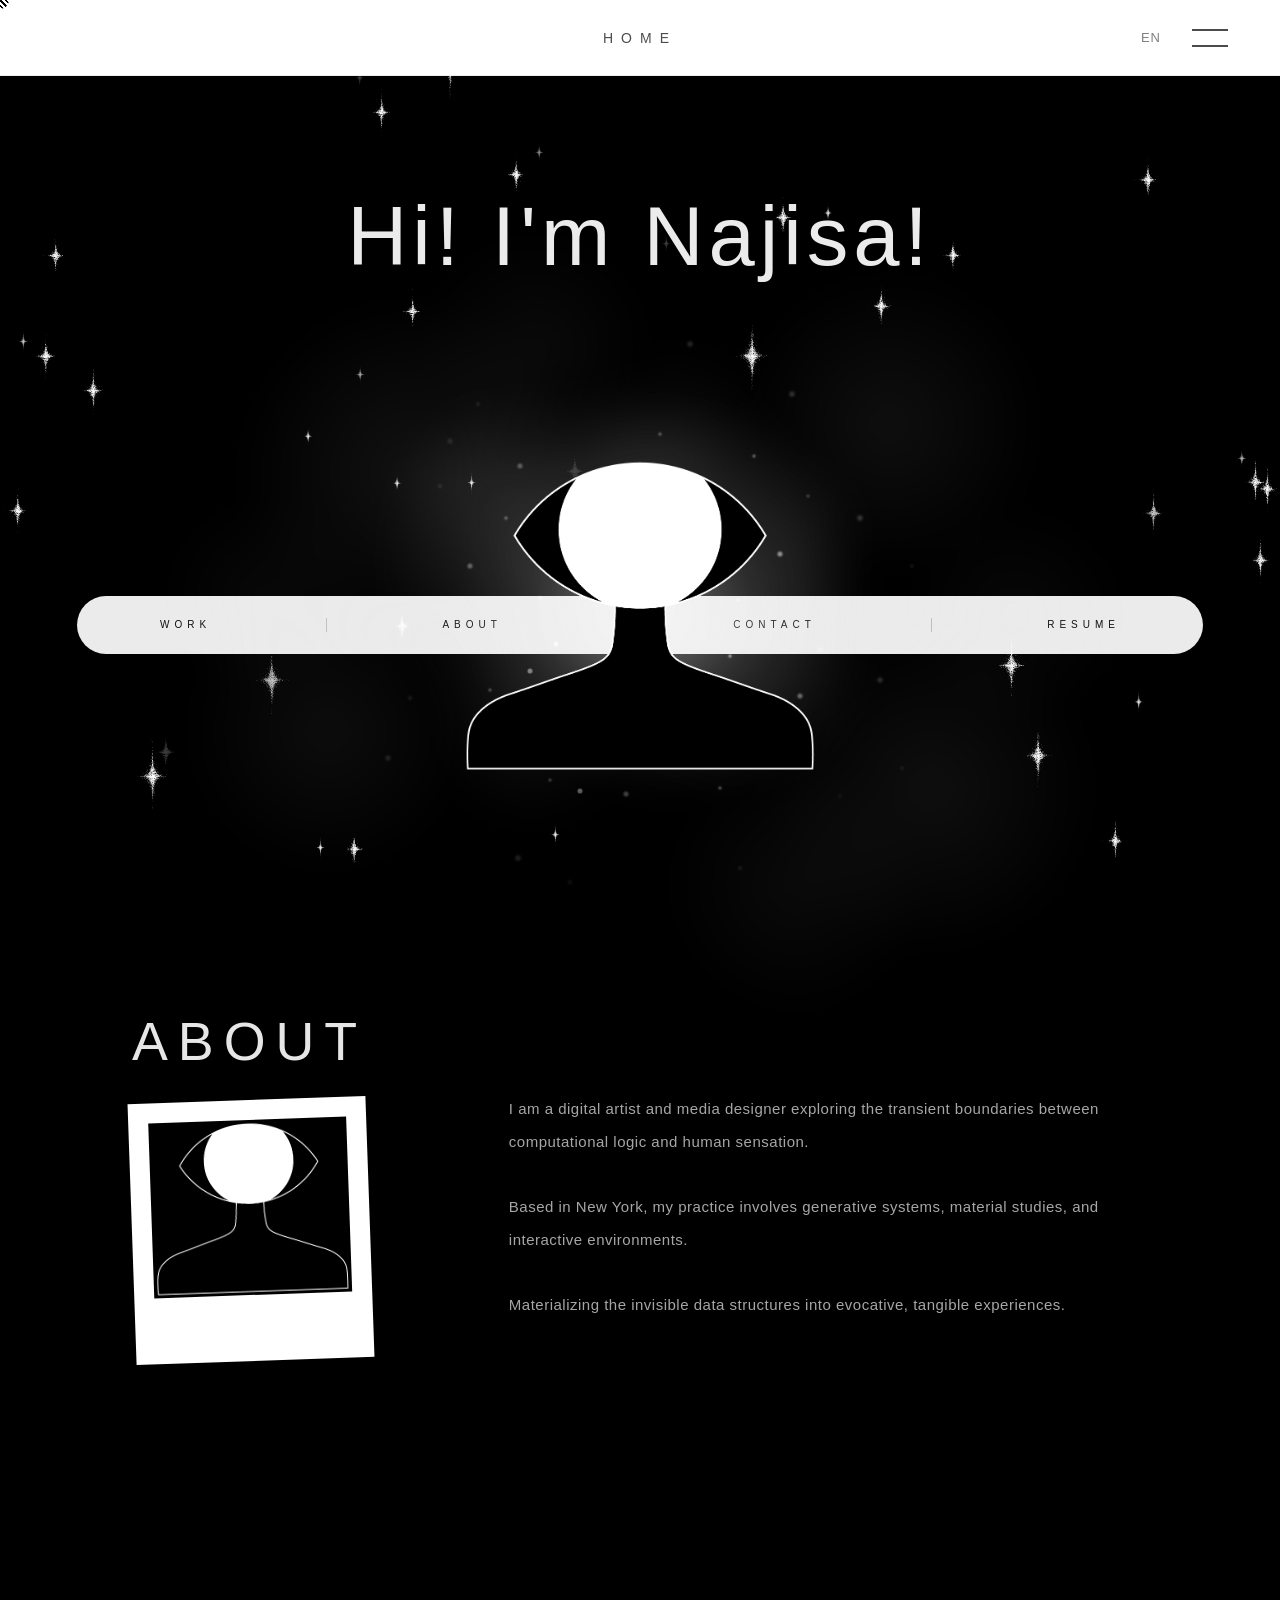
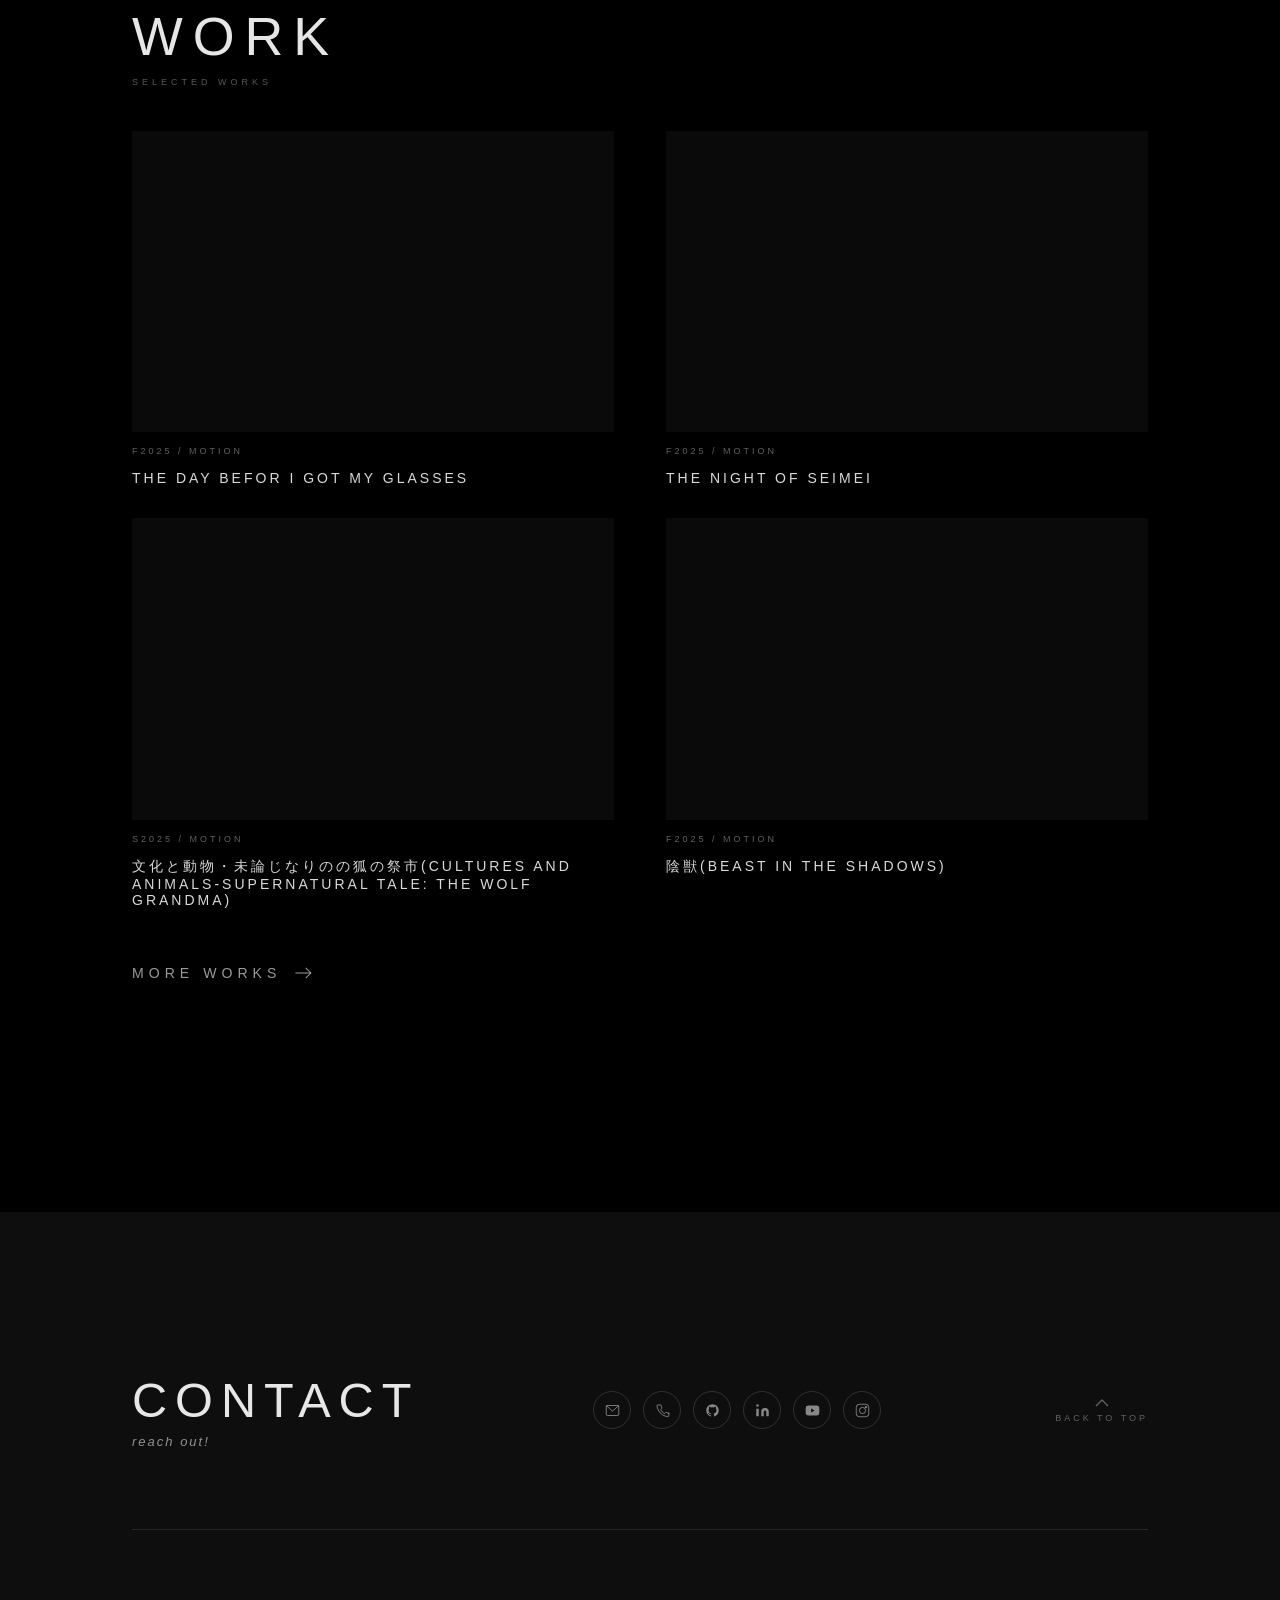
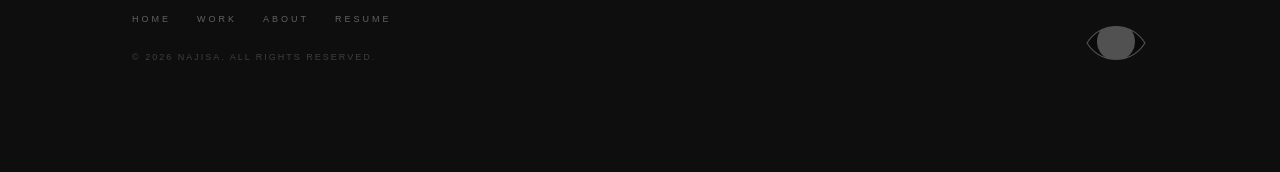
==== commit 08df35b9: "Add files via upload" ====
--- a/index.html
+++ b/index.html
@@ -9,7 +9,7 @@
       font-family: "Helvetica Neue", Helvetica, Arial, sans-serif; overflow-x: hidden; }
     body.light-mode { background: #fff; color: #000; }
   </style>
-  <link rel="stylesheet" href="css/main.css">
+  <link rel="stylesheet" href="css/main.css?v=2">
 </head>
 <body>
 <div class="cursor-dot" id="cursorDot"></div>
@@ -52,12 +52,13 @@
   <div class="topbar-lamp-space"></div>
   <a class="topbar-home" id="topbarHome" href="#home">HOME</a>
   <div class="topbar-right">
-    <div class="lang-picker">
-      <button class="lang-btn active" data-lang="en">EN</button>
-      <span>|</span>
-      <button class="lang-btn" data-lang="zh">中</button>
-      <span>|</span>
-      <button class="lang-btn" data-lang="ja">日</button>
+    <div class="lang-picker" id="langPicker">
+      <button class="lang-current" id="langCurrent">EN</button>
+      <div class="lang-dropdown">
+        <button class="lang-opt" data-lang="en">EN</button>
+        <button class="lang-opt" data-lang="zh">中</button>
+        <button class="lang-opt" data-lang="ja">日</button>
+      </div>
     </div>
     <div class="burger-icon" id="burger"><span></span><span></span></div>
   </div>
@@ -219,18 +220,10 @@
         </nav>
         <p class="copyright" data-i18n="copyright">© 2026 Najisa. All rights reserved.</p>
       </div>
-      <!-- Eye logo (no shoulders) -->
+      <!-- Eye logo -->
       <div class="footer-eye">
-        <svg viewBox="0 0 110 68" fill="none" xmlns="http://www.w3.org/2000/svg">
-          <ellipse cx="55" cy="34" rx="50" ry="30" stroke="currentColor" stroke-width="1.2"/>
-          <circle  cx="55" cy="34" r="15"  fill="currentColor" opacity="0.45"/>
-          <circle  cx="62" cy="27" r="5"   fill="black"        opacity="0.7"/>
-          <line x1="55" y1="4"   x2="55"  y2="-4"  stroke="currentColor" stroke-width="1.2"/>
-          <line x1="78" y1="12"  x2="84"  y2="5"   stroke="currentColor" stroke-width="1.2"/>
-          <line x1="32" y1="12"  x2="26"  y2="5"   stroke="currentColor" stroke-width="1.2"/>
-          <line x1="100" y1="30" x2="108" y2="30"  stroke="currentColor" stroke-width="1.2"/>
-          <line x1="10"  y1="30" x2="2"   y2="30"  stroke="currentColor" stroke-width="1.2"/>
-        </svg>
+        <img class="feye feye-dark"  src="images/i-dark.png"  alt="">
+        <img class="feye feye-light" src="images/i-light.png" alt="">
       </div>
     </footer>
   </div>
--- a/css/main.css
+++ b/css/main.css
@@ -24,11 +24,10 @@
 /* ── Lamp ── */
 .lamp-toggle {
   position: fixed;
-  /* image has blank space at top — use negative offset to push eye up into topbar center */
-  top: -8px; left: 0;
+  top: 22px; left: 26px;
   width: 200px; height: 65vh;
   z-index: 900;
-  transform: scale(0.55); transform-origin: top left;
+  transform: scale(0.27); transform-origin: top left;
   transition: transform 0.4s cubic-bezier(0.175, 0.885, 0.32, 1.275);
 }
 .click-mask {
@@ -100,24 +99,48 @@
 }
 
 /* Lang picker */
-.lang-picker {
-  display: flex; align-items: center; gap: 6px;
-  font-size: 13px; color: rgba(0,0,0,0.4);
-  transition: color 0.6s ease;
-}
-body.light-mode .lang-picker { color: rgba(255,255,255,0.4); }
-.lang-picker span { font-size: 11px; opacity: 0.4; }
-.lang-btn {
+.lang-picker { position: relative; }
+.lang-current {
   background: none; border: none; cursor: none;
   font-size: 13px; letter-spacing: 1px;
   color: rgba(0,0,0,0.5);
   padding: 3px 5px;
   transition: color 0.3s;
 }
-.lang-btn:hover, .lang-btn.active { color: rgba(0,0,0,0.9); }
-body.light-mode .lang-btn { color: rgba(255,255,255,0.5); }
-body.light-mode .lang-btn:hover,
-body.light-mode .lang-btn.active { color: rgba(255,255,255,0.9); }
+.lang-current:hover { color: rgba(0,0,0,0.9); }
+body.light-mode .lang-current { color: rgba(255,255,255,0.5); }
+body.light-mode .lang-current:hover { color: rgba(255,255,255,0.9); }
+
+.lang-dropdown {
+  position: absolute; top: calc(100% + 10px); right: 0;
+  background: #fff;
+  border: 1px solid rgba(0,0,0,0.07);
+  border-radius: 10px;
+  padding: 5px 0;
+  box-shadow: 0 8px 24px rgba(0,0,0,0.12);
+  display: flex; flex-direction: column;
+  min-width: 52px;
+  opacity: 0; pointer-events: none;
+  transform: scale(0.88) translateY(-6px);
+  transform-origin: top right;
+  transition: opacity 0.22s ease, transform 0.22s cubic-bezier(0.16,1,0.3,1);
+  z-index: 900;
+}
+body.light-mode .lang-dropdown { background: #111; border-color: rgba(255,255,255,0.1); }
+.lang-picker.open .lang-dropdown { opacity: 1; pointer-events: all; transform: scale(1) translateY(0); }
+.lang-opt {
+  background: none; border: none; cursor: none;
+  font-size: 12px; letter-spacing: 1px;
+  color: rgba(0,0,0,0.45);
+  padding: 8px 14px;
+  text-align: center;
+  transition: color 0.2s, background 0.2s;
+}
+.lang-opt:hover { color: rgba(0,0,0,0.9); background: rgba(0,0,0,0.04); }
+.lang-opt.active { color: rgba(0,0,0,0.9); }
+body.light-mode .lang-opt { color: rgba(255,255,255,0.45); }
+body.light-mode .lang-opt:hover { color: rgba(255,255,255,0.9); background: rgba(255,255,255,0.06); }
+body.light-mode .lang-opt.active { color: rgba(255,255,255,0.9); }
 
 /* Burger */
 .burger-icon {
@@ -452,32 +475,7 @@
 /* ════════════════════════════════════════════
    CURTAIN (Home → About transition)
 ════════════════════════════════════════════ */
-.curtain {
-  position: relative; z-index: 10;
-  display: flex; flex-direction: column; align-items: center;
-  padding-bottom: 4px;
-  transition: transform 1.1s cubic-bezier(0.16,1,0.3,1), opacity 0.7s ease;
-}
-.curtain-line {
-  width: 100%; height: 1px;
-  background: rgba(255,255,255,0.25);
-}
-body.light-mode .curtain-line { background: rgba(26,21,14,0.2); }
-.curtain-rope {
-  width: 1px; height: 42px;
-  background-image: repeating-linear-gradient(
-    to bottom,
-    rgba(255,255,255,0.35) 0, rgba(255,255,255,0.35) 5px,
-    transparent 5px, transparent 9px
-  );
-}
-body.light-mode .curtain-rope {
-  background-image: repeating-linear-gradient(
-    to bottom,
-    rgba(26,21,14,0.3) 0, rgba(26,21,14,0.3) 5px,
-    transparent 5px, transparent 9px
-  );
-}
+.curtain { display: none; }
 .curtain-handle {
   width: 24px; height: 13px;
   border: 1.2px solid rgba(255,255,255,0.35);
@@ -599,6 +597,7 @@
   position: fixed; z-index: 200;
   pointer-events: none; opacity: 0;
   overflow: hidden;
+  transition: opacity 0.14s ease;
 }
 .morph-imgs {
   position: relative; width: 100%; height: 100%;
@@ -678,14 +677,14 @@
 ════════════════════════════════════════════ */
 .s-contact {
   position: relative; z-index: 10;
-  padding: 130px 0 0;
+  padding: 160px 0 0;
   background: rgba(255,255,255,0.055);
-  margin-top: 80px;
+  margin-top: 100px;
 }
 body.light-mode .s-contact { background: rgba(26,21,14,0.06); }
 .contact-top {
   display: flex; align-items: flex-start; justify-content: space-between;
-  flex-wrap: wrap; gap: 32px; padding-bottom: 56px;
+  flex-wrap: wrap; gap: 32px; padding-bottom: 80px;
 }
 .contact-title {
   font-size: clamp(28px, 3.8vw, 52px); font-weight: 200;
@@ -731,7 +730,7 @@
 
 .site-footer {
   display: flex; justify-content: space-between; align-items: flex-end;
-  flex-wrap: wrap; gap: 20px; padding-bottom: 90px; padding-top: 40px;
+  flex-wrap: wrap; gap: 20px; padding-bottom: 110px; padding-top: 48px;
 }
 .footer-left { display: flex; flex-direction: column; gap: 16px; }
 .footer-nav { display: flex; gap: 26px; flex-wrap: wrap; }
@@ -744,10 +743,10 @@
 body.light-mode .footer-nav a:hover { color: rgba(26,21,14,0.75); }
 .copyright { font-size: 9px; letter-spacing: 2px; text-transform: uppercase; color: rgba(255,255,255,0.2); margin-top: 12px; }
 body.light-mode .copyright { color: rgba(26,21,14,0.2); }
-.footer-eye svg { width: 64px; color: rgba(255,255,255,0.3); overflow: visible; }
-body.light-mode .footer-eye svg { color: rgba(26,21,14,0.3); }
-body.light-mode .footer-eye svg circle { fill: rgba(26,21,14,0.3) !important; }
-body.light-mode .footer-eye svg circle:nth-child(3) { fill: #f0ebe3 !important; }
+.feye { width: 64px; display: block; opacity: 0.28; }
+.feye-light { display: none; }
+body.light-mode .feye-dark  { display: none; }
+body.light-mode .feye-light { display: block; }
 
 /* ════════════════════════════════════════════
    LIGHTBOX
@@ -792,12 +791,12 @@
   .topbar-right { padding-right: 18px; gap: 14px; }
   .lang-picker { font-size: 11px; }
   .lang-btn { font-size: 11px; }
-  .burger-icon { width: 30px; height: 15px; }
-  .burger-icon.active span:first-child { transform: translateY(6.5px) rotate(45deg); }
-  .burger-icon.active span:last-child  { transform: translateY(-6.5px) rotate(-45deg); }
+  .burger-icon { width: 22px; height: 11px; }
+  .burger-icon.active span:first-child { transform: translateY(4.5px) rotate(45deg); }
+  .burger-icon.active span:last-child  { transform: translateY(-4.5px) rotate(-45deg); }
 
   /* ── Lamp ── */
-  .lamp-toggle { width: 170px; height: 42vh; top: 4px; transform: scale(0.55); transform-origin: top left; }
+  .lamp-toggle { width: 170px; height: 42vh; top: 21px; left: 14px; transform: scale(0.18); transform-origin: top left; }
 
   /* ── Menu ── */
   .menu-overlay { width: 172px; right: 10px; top: 74px; padding: 20px 22px 16px; }
@@ -807,6 +806,7 @@
   /* ── Home ── */
   .s-home { padding-top: 14vh; }
   .home-title { font-size: clamp(28px, 8vw, 52px); letter-spacing: 2px; }
+  .home-center { flex-direction: column-reverse; gap: 20px; }
   .avatar-wrap { width: 280px; height: 255px; }
   .avatar-img { width: 260px; }
   .avatar-glow { width: 320px; height: 300px; }
@@ -814,7 +814,7 @@
   .home-nav-bar {
     width: min(92vw, 500px);
     padding: 13px 18px;
-    margin-top: -110px;
+    margin-top: 0;
     justify-content: space-between;
   }
   .hnb-link { font-size: 10px; letter-spacing: 3px; }
@@ -830,7 +830,7 @@
 
   /* ── Work (selected) ── */
   .s-work { padding: 60px 0 70px; }
-  .sel-grid { grid-template-columns: 1fr; gap: 32px; }
+  .sel-grid { grid-template-columns: repeat(2, 1fr); gap: 20px 16px; }
 
   /* ── Works page (coverflow) ── */
   .works-page { padding-top: 72px; }
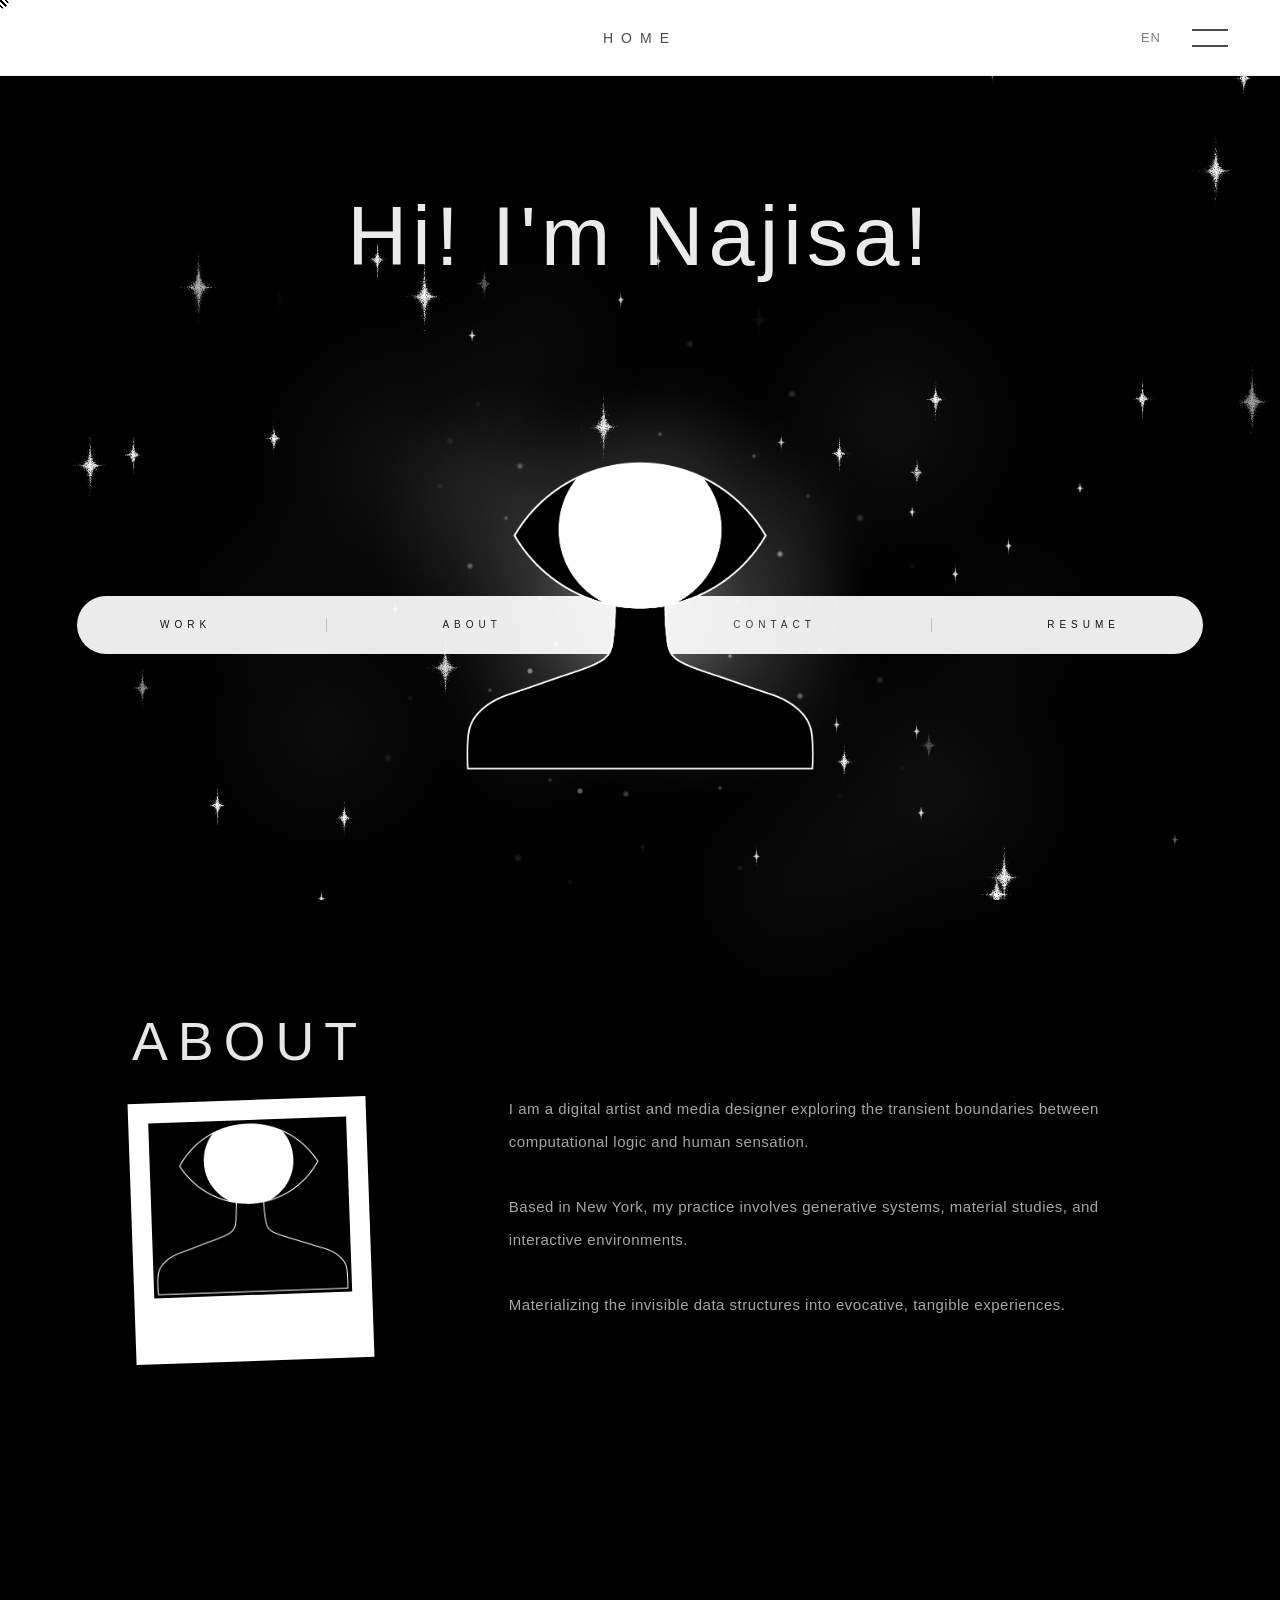
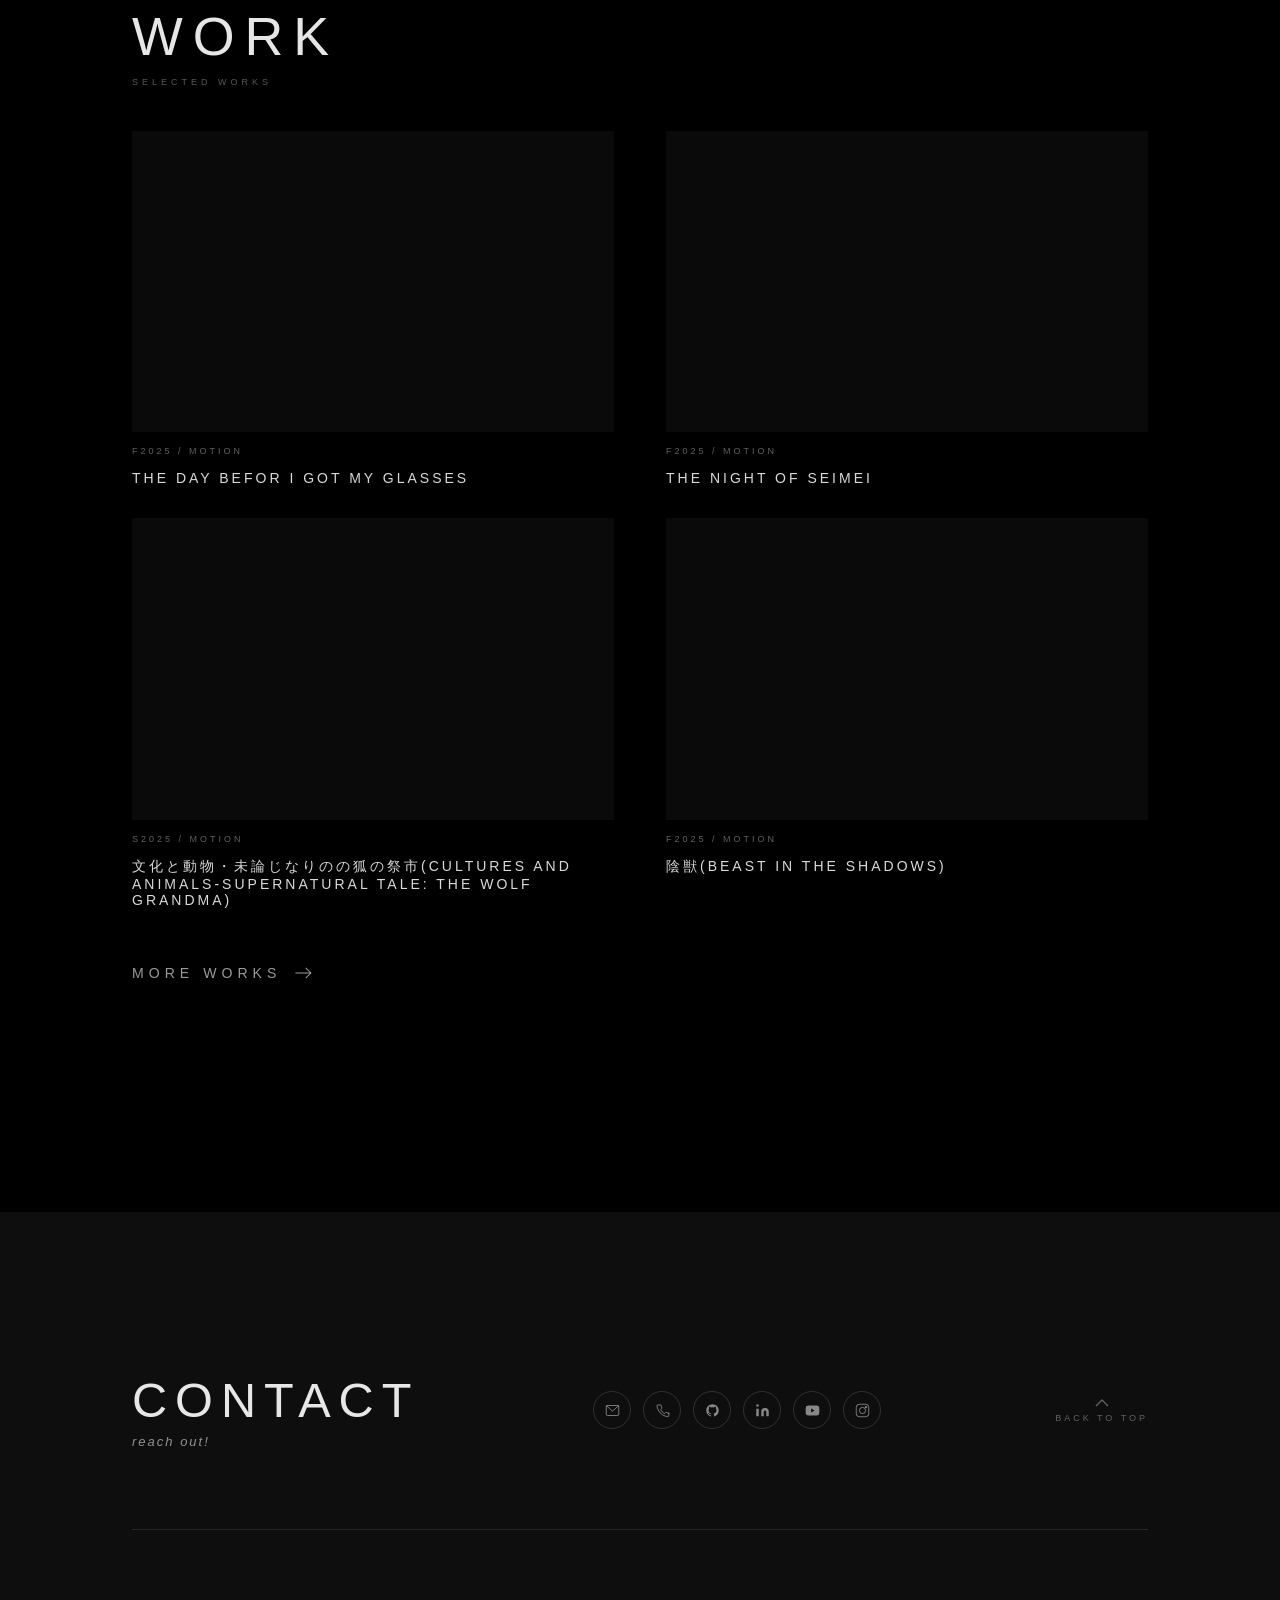
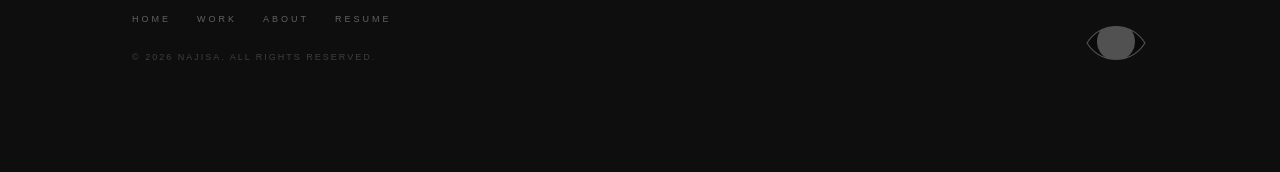
==== commit 2cec2f59: "Add files via upload" ====
--- a/index.html
+++ b/index.html
@@ -4,6 +4,8 @@
   <meta charset="UTF-8">
   <meta name="viewport" content="width=device-width, initial-scale=1.0">
   <title>Najisa | Portfolio</title>
+  <link rel="icon" type="image/png" href="images/favicon-dark.png"  media="(prefers-color-scheme: dark)">
+  <link rel="icon" type="image/png" href="images/favicon-light.png" media="(prefers-color-scheme: light)">
   <style>
     html, body { margin: 0; padding: 0; background: #000; color: #fff;
       font-family: "Helvetica Neue", Helvetica, Arial, sans-serif; overflow-x: hidden; }
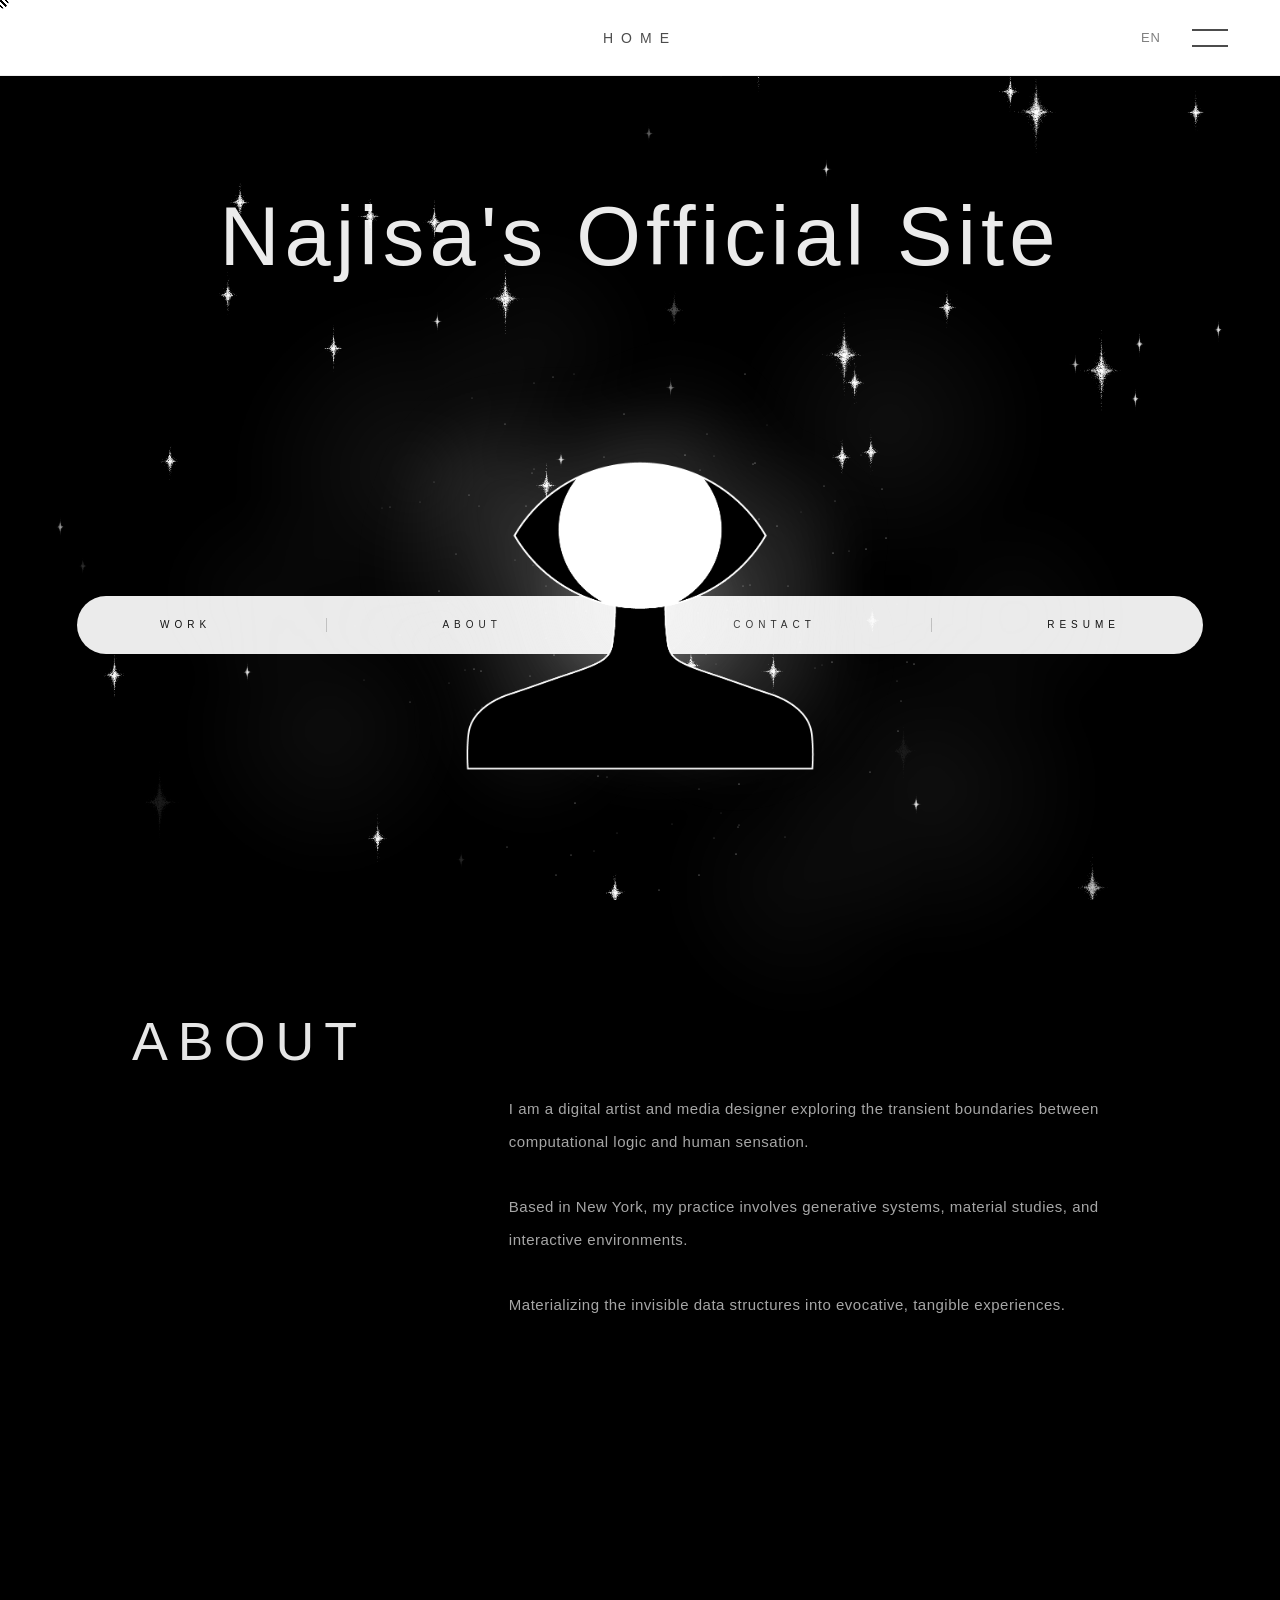
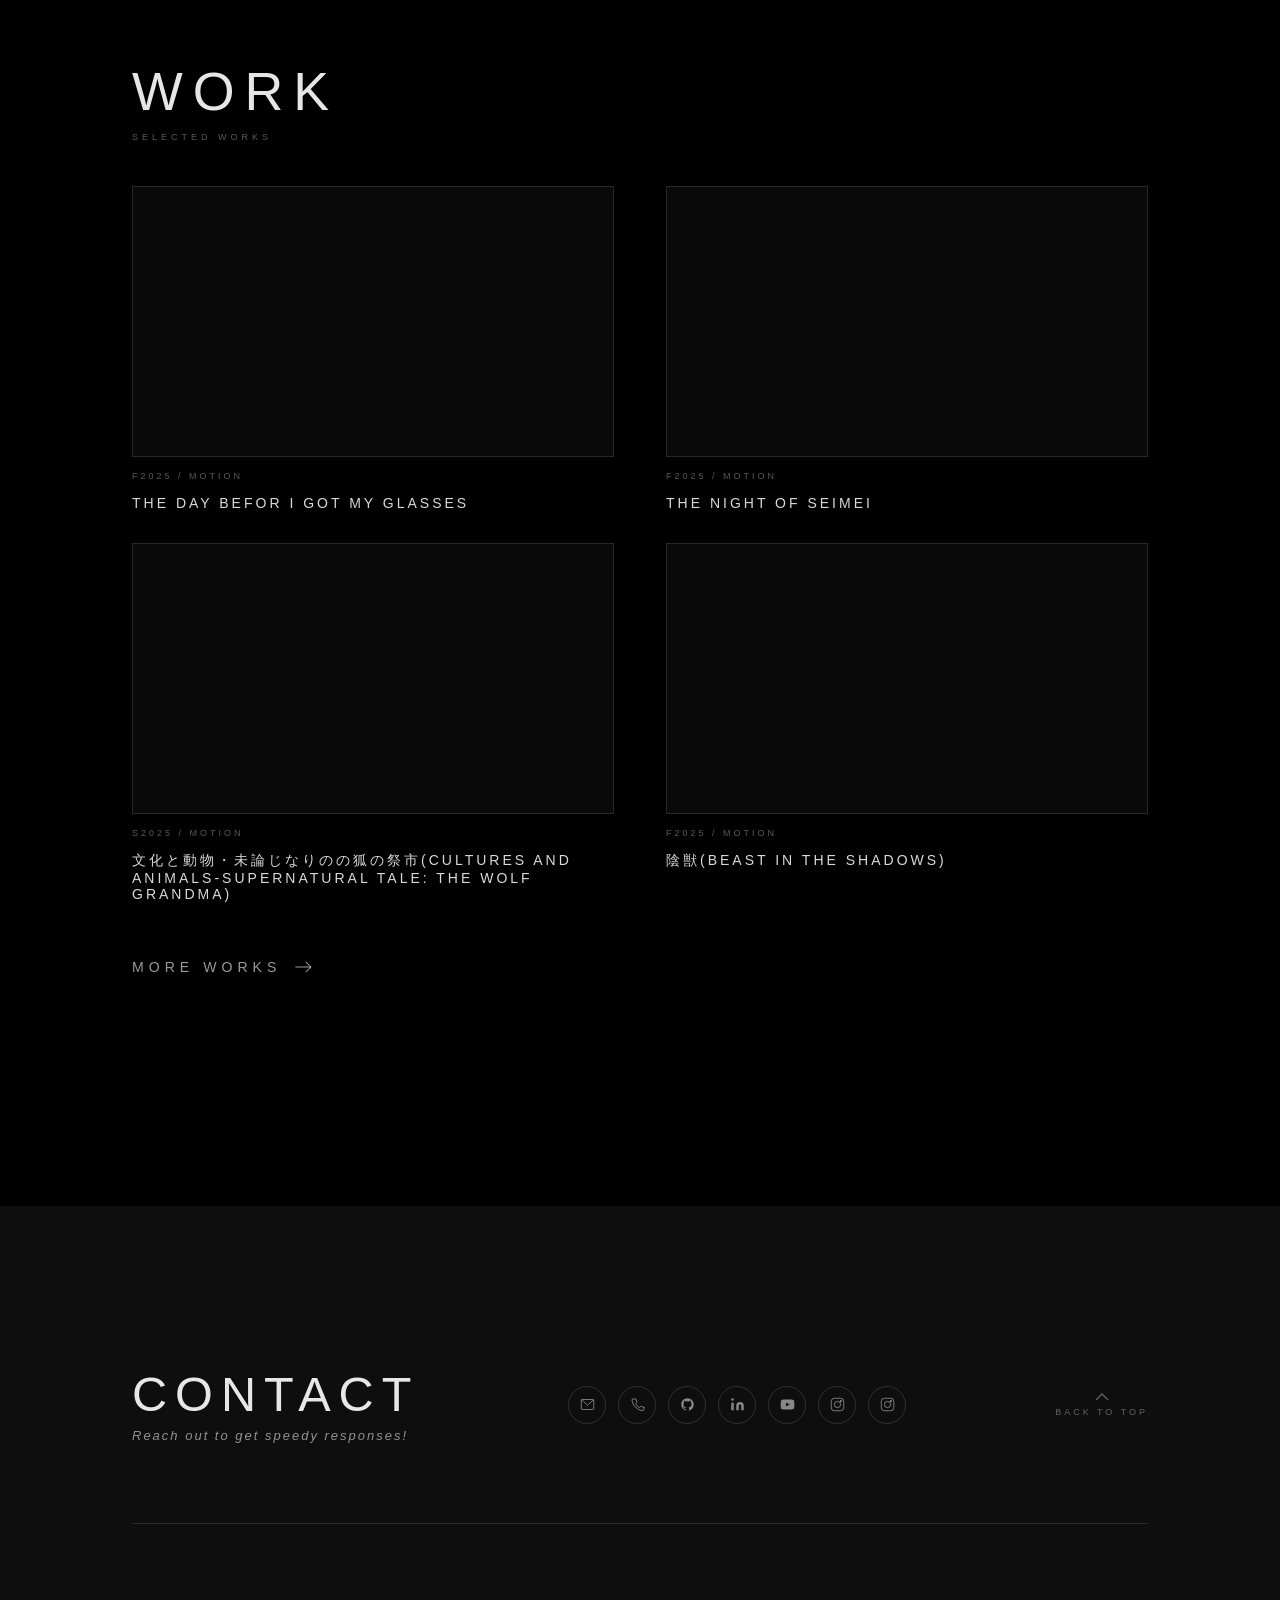
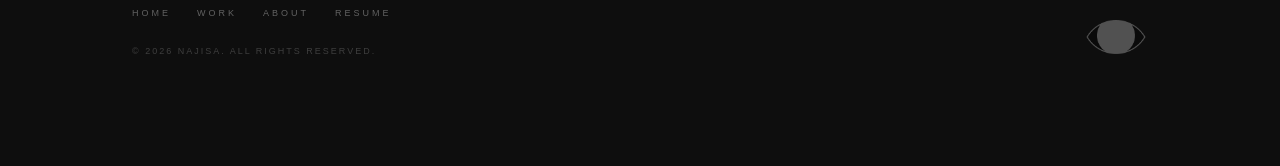
==== commit 707fb51f: "Add Line social media link to index.html" ====
--- a/index.html
+++ b/index.html
@@ -200,6 +200,9 @@
         <a href="https://instagram.com/yourhandle" target="_blank" class="ci" title="Instagram">
           <svg viewBox="0 0 24 24" fill="none" stroke="currentColor" stroke-width="1.4"><rect x="2" y="2" width="20" height="20" rx="5"/><circle cx="12" cy="12" r="5"/><circle cx="17.5" cy="6.5" r="1" fill="currentColor"/></svg>
         </a>
+        <a href="https://line.me/ti/p/yXhPmU-DJD" target="_blank" class="ci" title="Line">
+          <svg viewBox="0 0 24 24" fill="none" stroke="currentColor" stroke-width="1.4"><rect x="2" y="2" width="20" height="20" rx="5"/><circle cx="12" cy="12" r="5"/><circle cx="17.5" cy="6.5" r="1" fill="currentColor"/></svg>
+        </a>
       </div>
 
       <a href="#home" class="back-top" id="backTop">
--- a/css/main.css
+++ b/css/main.css
@@ -308,17 +308,38 @@
 .avatar-img-light { opacity: 0; }
 body.light-mode .avatar-img-dark  { opacity: 0; }
 body.light-mode .avatar-img-light { opacity: 1; }
-
-/* Particle dots — box-shadow scatter orbiting the avatar */
+body.light-mode .avatar-wrap::before {
+  background:
+    radial-gradient(circle at 52% 48%, rgba(26,21,14,0.18) 0%, transparent 28%),
+    radial-gradient(circle at 28% 35%, rgba(26,21,14,0.07) 0%, transparent 18%),
+    radial-gradient(circle at 74% 30%, rgba(26,21,14,0.06) 0%, transparent 15%),
+    radial-gradient(circle at 20% 62%, rgba(26,21,14,0.05) 0%, transparent 14%),
+    radial-gradient(circle at 78% 68%, rgba(26,21,14,0.06) 0%, transparent 16%),
+    radial-gradient(circle at 40% 22%, rgba(26,21,14,0.04) 0%, transparent 12%),
+    radial-gradient(circle at 65% 78%, rgba(26,21,14,0.04) 0%, transparent 13%),
+    radial-gradient(circle at 14% 48%, rgba(26,21,14,0.03) 0%, transparent 10%),
+    radial-gradient(circle at 86% 50%, rgba(26,21,14,0.03) 0%, transparent 11%);
+}
+body.light-mode .avatar-glow {
+  background:
+    radial-gradient(circle at 50% 50%, rgba(26,21,14,0.32) 0%, transparent 22%),
+    radial-gradient(circle at 38% 42%, rgba(26,21,14,0.14) 0%, transparent 30%),
+    radial-gradient(circle at 63% 55%, rgba(26,21,14,0.10) 0%, transparent 25%),
+    radial-gradient(circle at 55% 28%, rgba(26,21,14,0.08) 0%, transparent 18%),
+    radial-gradient(circle at 35% 65%, rgba(26,21,14,0.07) 0%, transparent 16%),
+    radial-gradient(circle at 70% 38%, rgba(26,21,14,0.06) 0%, transparent 14%),
+    radial-gradient(circle at 28% 30%, rgba(26,21,14,0.05) 0%, transparent 12%);
+}
+
+/* Particle dots — JS-generated box-shadow, orbiting the avatar */
 .avatar-particles {
   position: absolute; left: 50%; top: 50%;
-  width: 3px; height: 3px; border-radius: 50%;
+  width: 1px; height: 1px; border-radius: 50%;
   transform: translate(-50%, -50%);
   z-index: 1; pointer-events: none;
   animation: particleOrbit 50s linear infinite;
-  box-shadow:
-    /* inner ring */
-     72px  -48px 1px 1px rgba(255,255,255,0.88),
+  box-shadow: /* set by JS */
+    72px  -48px 0 0 rgba(255,255,255,0.88),
     -60px  -72px 1px 1px rgba(255,255,255,0.78),
      90px   40px 2px 0px rgba(255,255,255,0.72),
     -84px   28px 1px 1px rgba(255,255,255,0.68),
@@ -393,7 +414,7 @@
     -14px  178px 2px 1px rgba(26,21,14,0.18),
     128px  130px 2px 0px rgba(26,21,14,0.24),
    -120px -150px 2px 1px rgba(26,21,14,0.22),
-    168px -120px 2px 0px rgba(26,21,14,0.20),
+    168px -120px 2px 0deg rgba(26,21,14,0.20),
     -60px  175px 1px 1px rgba(26,21,14,0.28),
     220px  -98px 3px 1px rgba(26,21,14,0.16),
    -200px -130px 3px 0px rgba(26,21,14,0.14),
@@ -582,7 +603,7 @@
 body.light-mode .photo-frame { border-color: #111; box-shadow: 0 8px 32px rgba(0,0,0,0.6); }
 .photo-frame:hover { transform: rotate(0deg) scale(1.02); }
 .photo-img {
-  display: block; width: 100%; height: 175px;
+  display: block; width: 100%; height: 230px;
   object-fit: cover; object-position: center top;
   filter: grayscale(0.2) contrast(1.05);
 }
@@ -632,23 +653,23 @@
   cursor: pointer; display: flex; flex-direction: column; gap: 14px;
 }
 .sel-thumb {
-  width: 100%; aspect-ratio: 16/10;
+  width: 100%; aspect-ratio: 16/9;
   overflow: hidden; background: rgba(255,255,255,0.04);
   position: relative;
-}
-body.light-mode .sel-thumb { background: rgba(26,21,14,0.06); }
+  border: 1px solid rgba(255,255,255,0.12);
+  box-shadow: 0 4px 24px rgba(0,0,0,0.6);
+  transition: box-shadow 0.4s ease, border-color 0.4s ease;
+}
+body.light-mode .sel-thumb { background: rgba(26,21,14,0.06); border-color: rgba(26,21,14,0.12); box-shadow: 0 4px 24px rgba(0,0,0,0.15); }
 .sel-thumb img {
-  width: 100%; height: 100%; object-fit: cover;
+  width: 100%; height: 100%; object-fit: cover; display: block;
   opacity: 0; transition: opacity 0.8s ease, transform 0.6s cubic-bezier(0.16,1,0.3,1);
 }
 .sel-thumb img.loaded { opacity: 1; }
-.sel-card {
-  transition: transform 0.4s cubic-bezier(0.16,1,0.3,1);
-}
+.sel-card { transition: transform 0.4s cubic-bezier(0.16,1,0.3,1); }
 .sel-card:hover { transform: translateY(-6px); }
-.sel-card:hover .sel-thumb { box-shadow: 0 18px 40px rgba(0,0,0,0.4); }
-.sel-thumb { transition: box-shadow 0.4s ease; }
-.sel-card:hover .sel-thumb img { transform: scale(1.05); }
+.sel-card:hover .sel-thumb { box-shadow: 0 18px 44px rgba(0,0,0,0.5); }
+.sel-card:hover .sel-thumb img { transform: scale(1.03); }
 .sel-type {
   font-size: 9px; letter-spacing: 3px; text-transform: uppercase;
   color: rgba(255,255,255,0.38);
@@ -826,7 +847,7 @@
   .about-left { flex: none; width: 100%; }
   .about-right { padding-top: 0; }
   .photo-frame { max-width: 170px; border-width: 14px 14px 48px 14px; }
-  .photo-img { height: 130px; }
+  .photo-img { height: 170px; }
 
   /* ── Work (selected) ── */
   .s-work { padding: 60px 0 70px; }
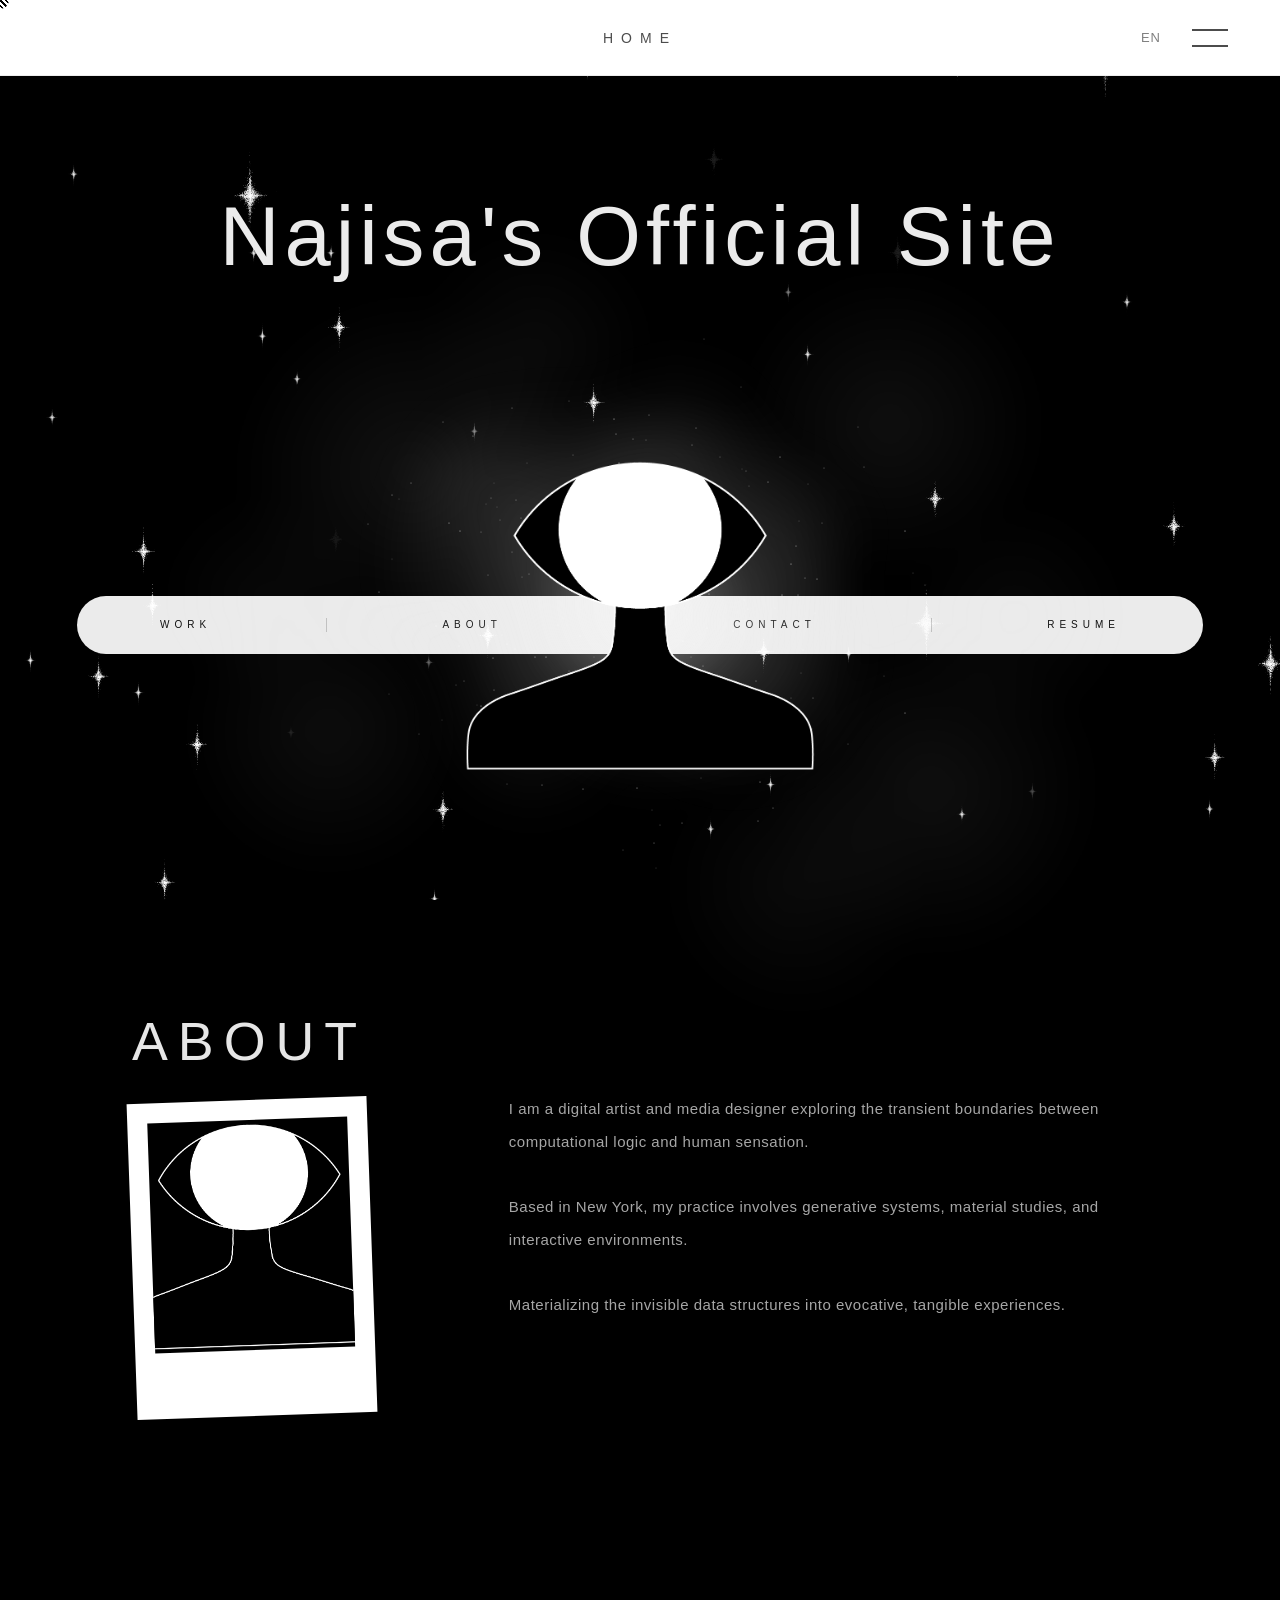
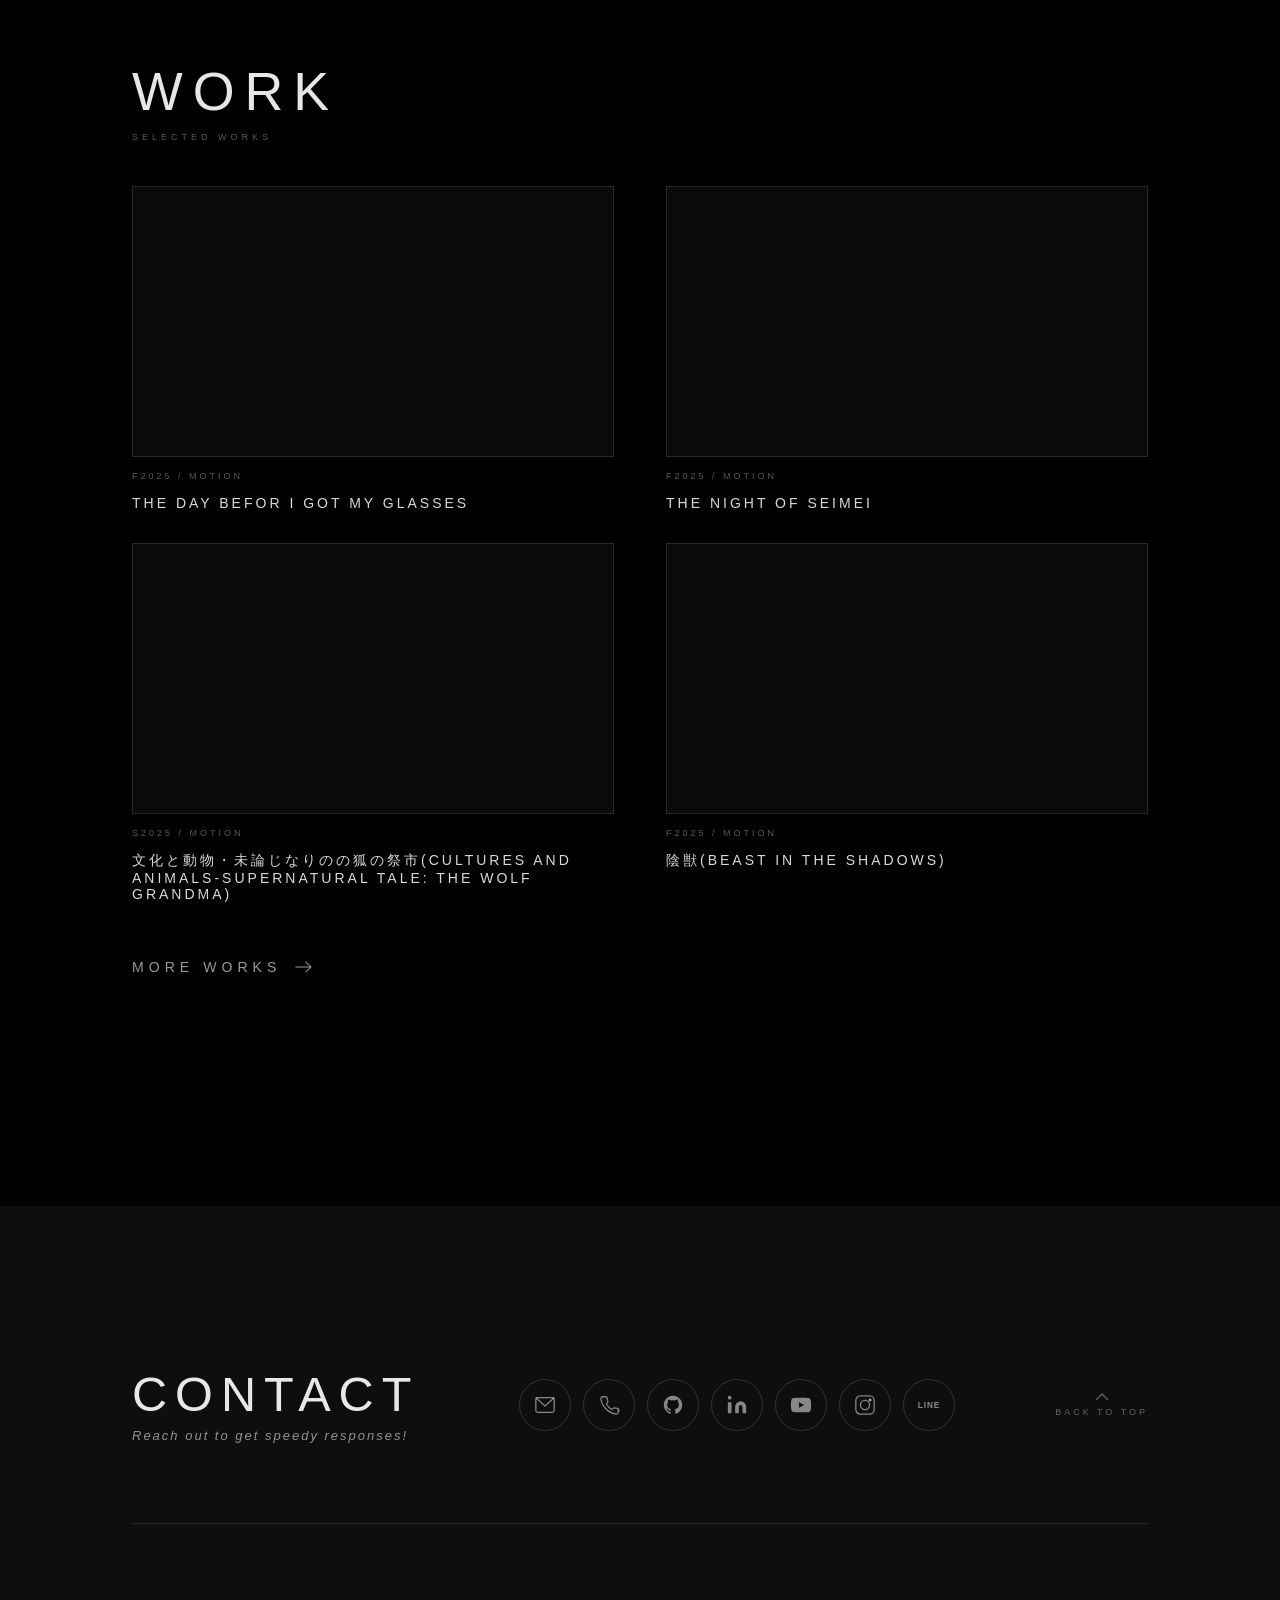
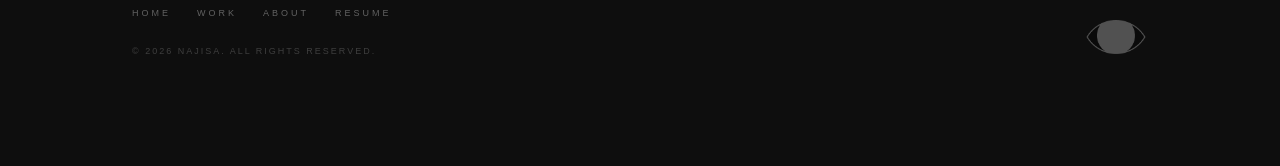
==== commit 6f792a08: "Add files via upload" ====
--- a/index.html
+++ b/index.html
@@ -185,9 +185,13 @@
         <a href="mailto:jingshan.he@nyu.edu"               class="ci" title="Email">
           <svg viewBox="0 0 24 24" fill="none" stroke="currentColor" stroke-width="1.4"><rect x="2" y="4" width="20" height="16" rx="2"/><polyline points="2,4 12,13 22,4"/></svg>
         </a>
-        <a href="tel:+17185305825"                         class="ci" title="US: +1(718)530-5825 / CN: +86 18570391373">
+        <div class="ci phone-picker" id="phonePicker" title="Phone">
           <svg viewBox="0 0 24 24" fill="none" stroke="currentColor" stroke-width="1.4"><path d="M22 16.92v3a2 2 0 01-2.18 2A19.79 19.79 0 013.1 5.18a2 2 0 012-2.18H8.1a2 2 0 012 1.72 12.05 12.05 0 00.57 2.57 2 2 0 01-.45 2.11L9.1 10.91a16 16 0 006 6l1.27-1.27a2 2 0 012.11-.45 12.05 12.05 0 002.57.57 2 2 0 011.72 2z"/></svg>
-        </a>
+          <div class="phone-dropdown">
+            <a href="tel:+17185305825"   class="phone-opt">US &nbsp;+1 (718) 530-5825</a>
+            <a href="tel:+8618570391373" class="phone-opt">CN &nbsp;+86 185 7039 1373</a>
+          </div>
+        </div>
         <a href="https://github.com/nnnajisa"    target="_blank" class="ci" title="GitHub">
           <svg viewBox="0 0 24 24" fill="currentColor"><path d="M12 2C6.477 2 2 6.477 2 12c0 4.42 2.865 8.166 6.839 9.489.5.092.682-.217.682-.482 0-.237-.008-.866-.013-1.7-2.782.604-3.369-1.34-3.369-1.34-.454-1.156-1.11-1.463-1.11-1.463-.908-.62.069-.608.069-.608 1.003.07 1.531 1.03 1.531 1.03.892 1.529 2.341 1.088 2.91.832.092-.647.35-1.088.636-1.338-2.22-.253-4.555-1.11-4.555-4.943 0-1.091.39-1.984 1.029-2.683-.103-.253-.446-1.27.098-2.647 0 0 .84-.269 2.75 1.025A9.578 9.578 0 0112 6.836a9.59 9.59 0 012.504.337c1.909-1.294 2.747-1.025 2.747-1.025.546 1.377.202 2.394.1 2.647.64.699 1.028 1.592 1.028 2.683 0 3.842-2.339 4.687-4.566 4.935.359.309.678.919.678 1.852 0 1.336-.012 2.415-.012 2.743 0 .267.18.578.688.48C19.138 20.163 22 16.418 22 12c0-5.523-4.477-10-10-10z"/></svg>
         </a>
@@ -201,7 +205,9 @@
           <svg viewBox="0 0 24 24" fill="none" stroke="currentColor" stroke-width="1.4"><rect x="2" y="2" width="20" height="20" rx="5"/><circle cx="12" cy="12" r="5"/><circle cx="17.5" cy="6.5" r="1" fill="currentColor"/></svg>
         </a>
         <a href="https://line.me/ti/p/yXhPmU-DJD" target="_blank" class="ci" title="Line">
-          <svg viewBox="0 0 24 24" fill="none" stroke="currentColor" stroke-width="1.4"><rect x="2" y="2" width="20" height="20" rx="5"/><circle cx="12" cy="12" r="5"/><circle cx="17.5" cy="6.5" r="1" fill="currentColor"/></svg>
+          <svg viewBox="0 0 24 24" fill="currentColor">
+            <text x="12" y="15.5" text-anchor="middle" font-family="'Helvetica Neue', Arial, sans-serif" font-weight="900" font-size="9" letter-spacing="1">LINE</text>
+          </svg>
         </a>
       </div>
 
--- a/css/main.css
+++ b/css/main.css
@@ -722,16 +722,47 @@
   align-self: center;
 }
 .ci {
-  width: 38px; height: 38px; border-radius: 50%;
+  width: 52px; height: 52px; border-radius: 50%;
   border: 1px solid rgba(255,255,255,0.14);
   display: flex; align-items: center; justify-content: center;
   color: rgba(255,255,255,0.5);
   transition: opacity 0.3s, border-color 0.3s, transform 0.3s;
 }
 body.light-mode .ci { border-color: rgba(26,21,14,0.15); color: rgba(26,21,14,0.5); }
-.ci svg { width: 15px; height: 15px; }
+.ci svg { width: 22px; height: 22px; }
 .ci:hover { opacity: 1; border-color: rgba(255,255,255,0.6); color: rgba(255,255,255,0.9); transform: translateY(-3px); }
 body.light-mode .ci:hover { border-color: rgba(26,21,14,0.5); color: rgba(26,21,14,0.9); }
+
+/* Phone picker dropdown */
+.phone-picker { position: relative; cursor: pointer; }
+.phone-dropdown {
+  position: absolute;
+  bottom: calc(100% + 10px); left: 50%;
+  transform: translateX(-50%) scale(0.88) translateY(6px);
+  transform-origin: bottom center;
+  background: #111;
+  border: 1px solid rgba(255,255,255,0.1);
+  border-radius: 10px;
+  padding: 5px 0;
+  white-space: nowrap;
+  display: flex; flex-direction: column;
+  opacity: 0; pointer-events: none;
+  transition: opacity 0.22s ease, transform 0.22s cubic-bezier(0.16,1,0.3,1);
+  z-index: 900;
+}
+body.light-mode .phone-dropdown { background: #fff; border-color: rgba(0,0,0,0.1); box-shadow: 0 8px 24px rgba(0,0,0,0.12); }
+.phone-picker.open .phone-dropdown { opacity: 1; pointer-events: all; transform: translateX(-50%) scale(1) translateY(0); }
+.phone-opt {
+  display: block;
+  padding: 9px 20px;
+  font-size: 11px; letter-spacing: 1px;
+  color: rgba(255,255,255,0.7);
+  text-decoration: none;
+  transition: color 0.2s, background 0.2s;
+}
+.phone-opt:hover { color: #fff; background: rgba(255,255,255,0.06); }
+body.light-mode .phone-opt { color: rgba(0,0,0,0.7); }
+body.light-mode .phone-opt:hover { color: #000; background: rgba(0,0,0,0.04); }
 
 .back-top {
   display: flex; flex-direction: column; align-items: center; gap: 5px;
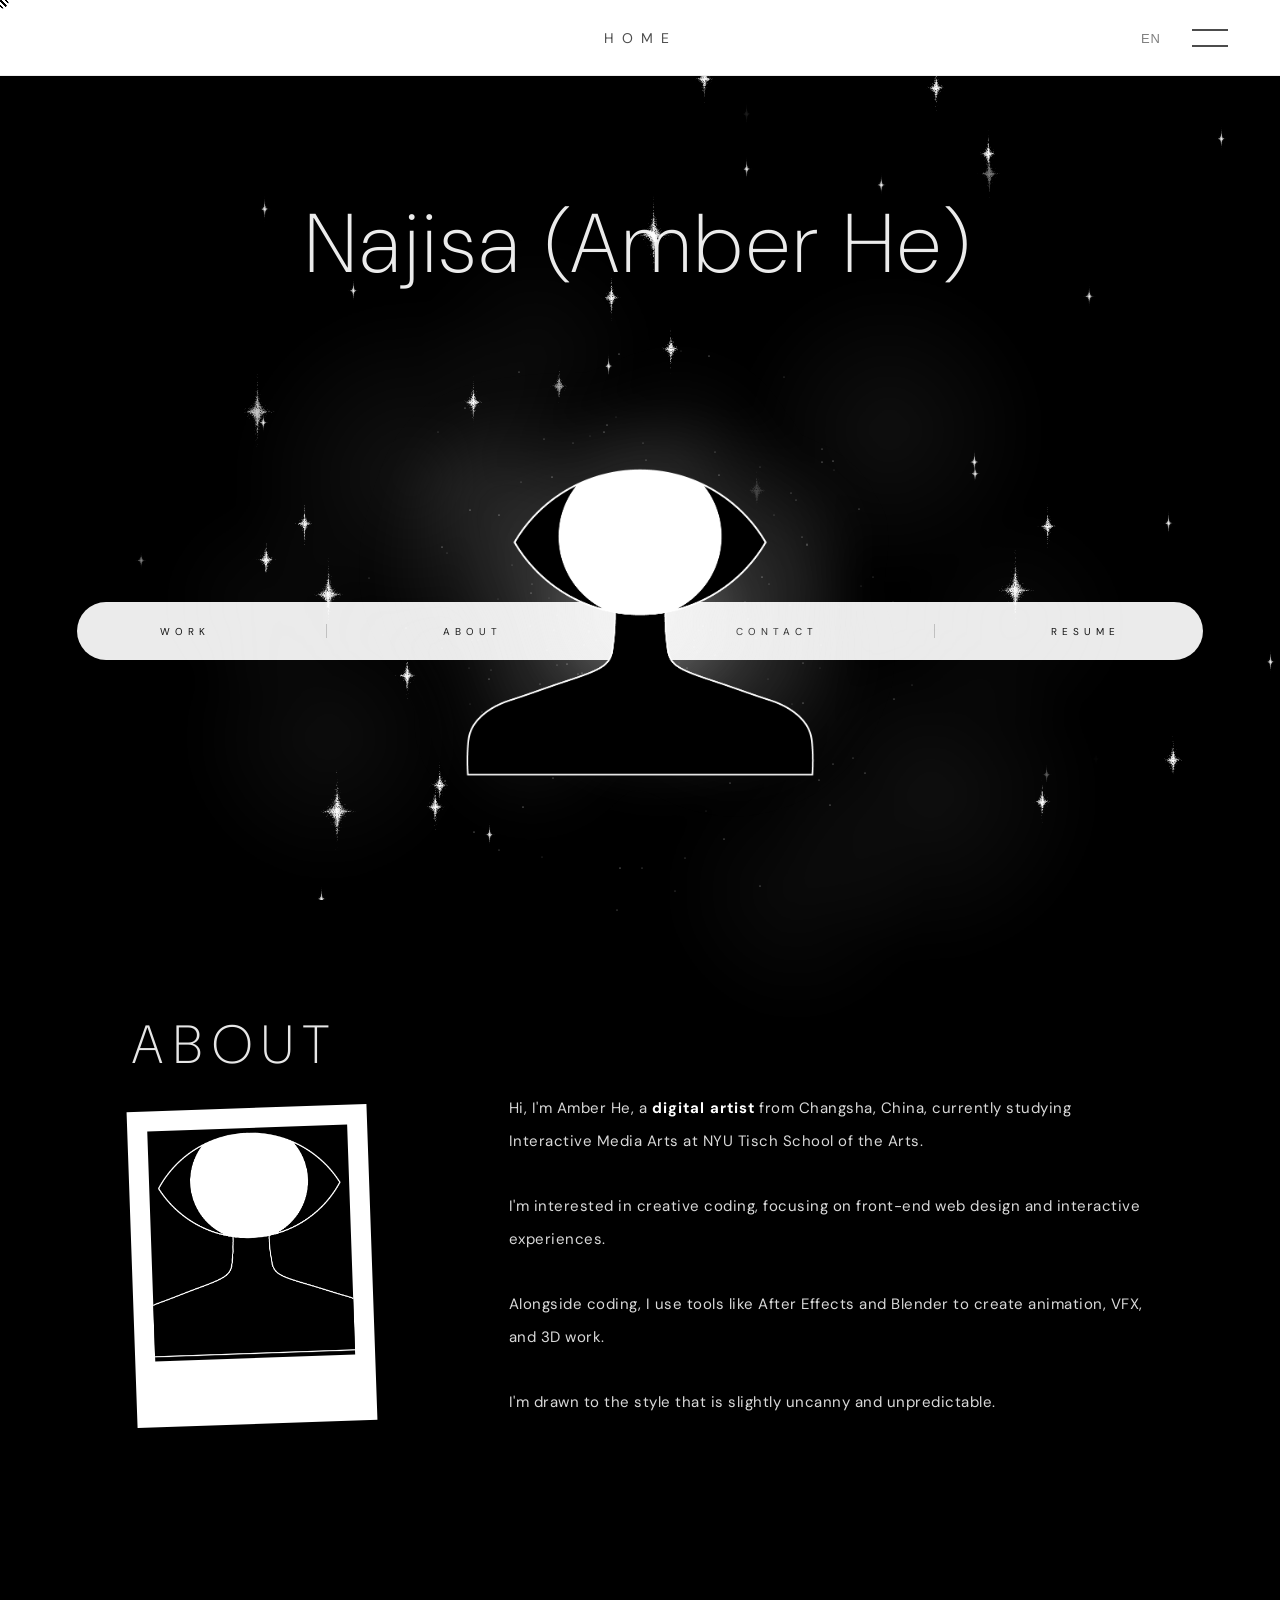
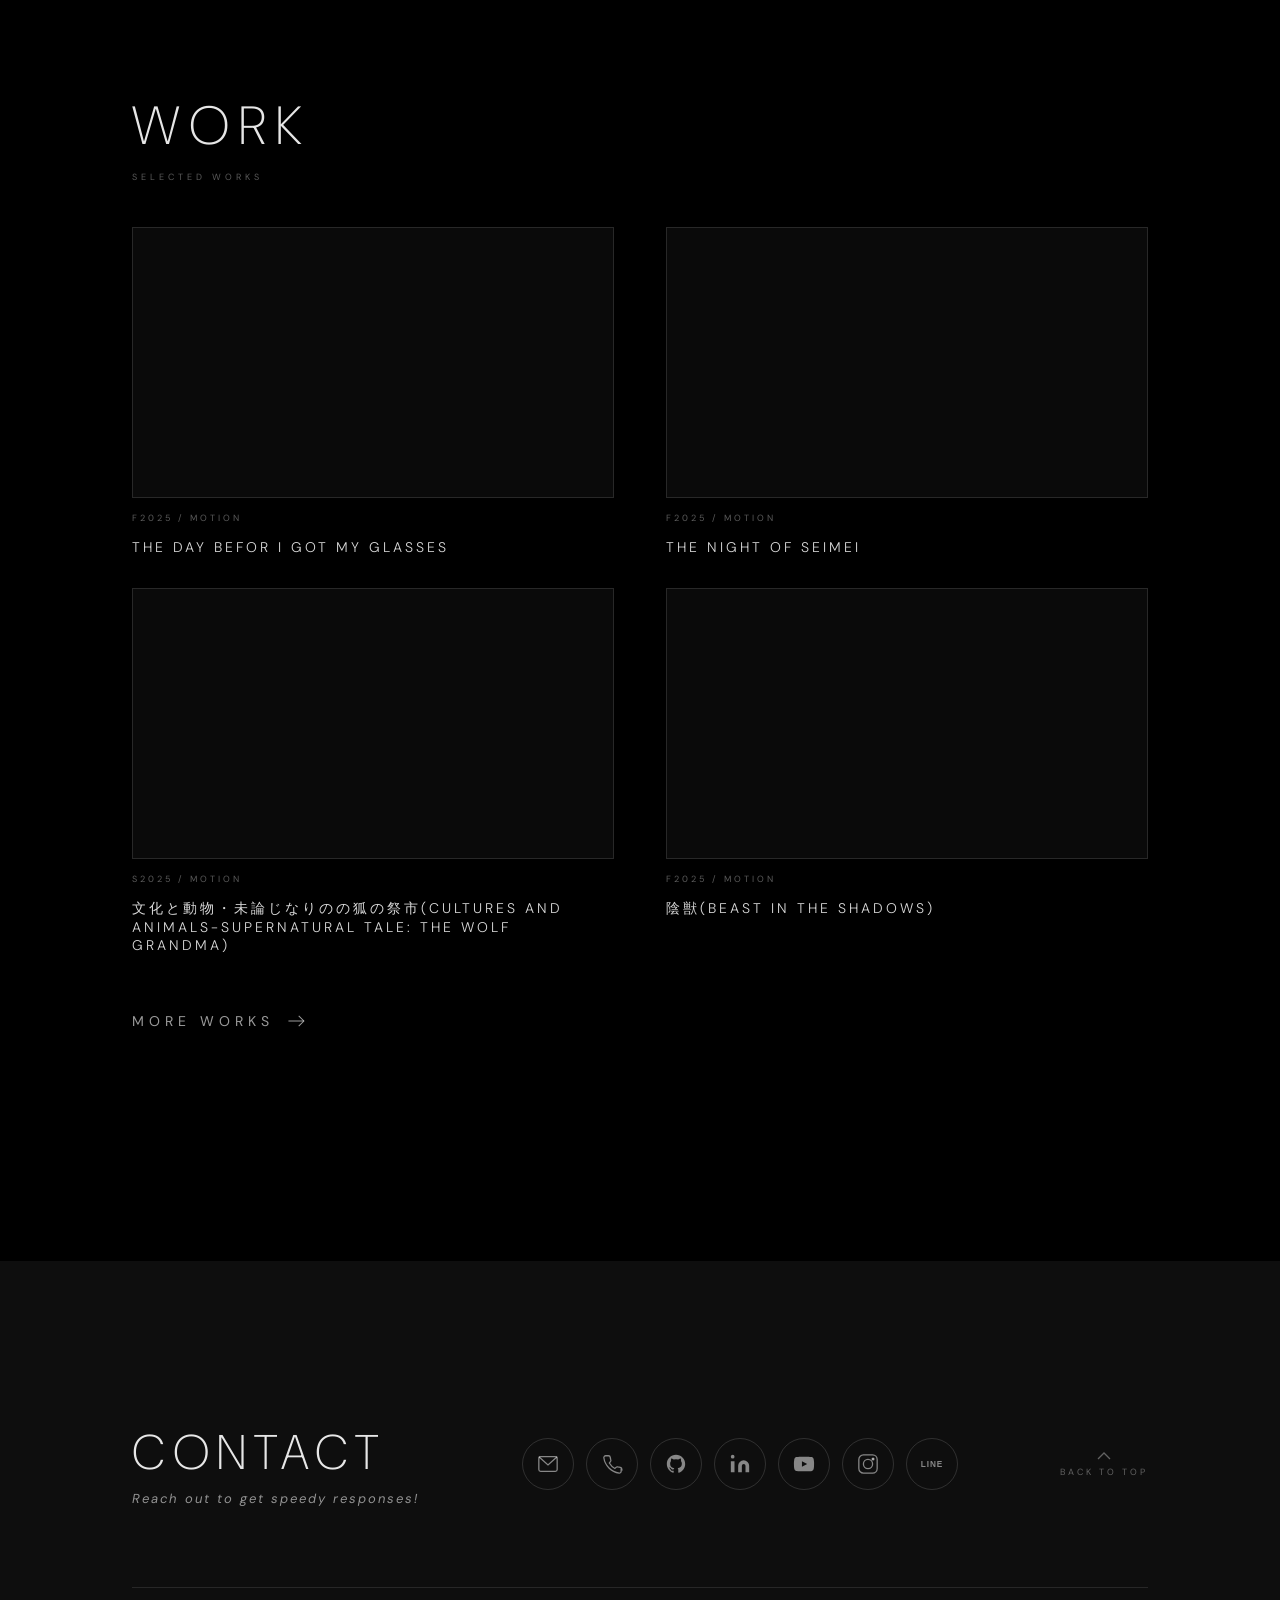
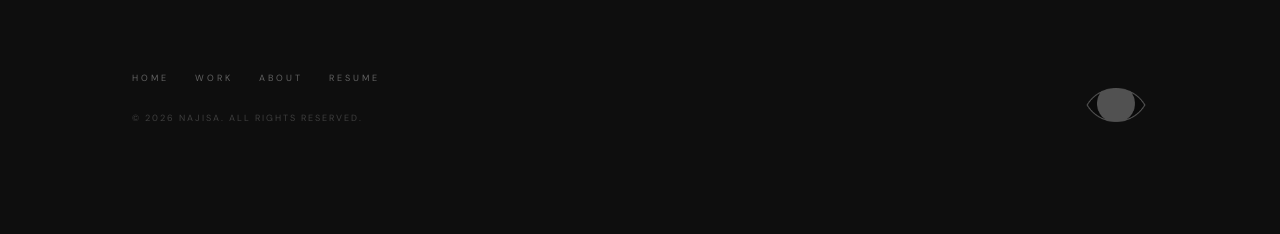
==== commit 18ad5245: "Add files via upload" ====
--- a/index.html
+++ b/index.html
@@ -8,9 +8,12 @@
   <link rel="icon" type="image/png" href="images/favicon-light.png" media="(prefers-color-scheme: light)">
   <style>
     html, body { margin: 0; padding: 0; background: #000; color: #fff;
-      font-family: "Helvetica Neue", Helvetica, Arial, sans-serif; overflow-x: hidden; }
+      font-family: "DM Sans", "Helvetica Neue", Helvetica, Arial, sans-serif; overflow-x: hidden; }
     body.light-mode { background: #fff; color: #000; }
   </style>
+  <link rel="preconnect" href="https://fonts.googleapis.com">
+  <link rel="preconnect" href="https://fonts.gstatic.com" crossorigin>
+  <link href="https://fonts.googleapis.com/css2?family=DM+Sans:ital,opsz,wght@0,9..40,200;0,9..40,300;0,9..40,400;0,9..40,700;1,9..40,300&display=swap" rel="stylesheet">
   <link rel="stylesheet" href="css/main.css?v=2">
 </head>
 <body>
@@ -74,7 +77,7 @@
     <a href="#contact" class="menu-link" data-i18n="nav-contact">CONTACT</a>
     <a href="resume.html" class="menu-link" data-i18n="nav-resume">RESUME</a>
   </nav>
-  <div class="menu-footer"><p>Based in New York | Media &amp; Computational Design</p></div>
+  <div class="menu-footer"><p data-i18n="menu-sub">From Changsha, China · Interactive Media Arts at NYU</p></div>
 </div>
 
 
@@ -83,7 +86,7 @@
 ════════════════════════════════════════ -->
 <section id="home" class="s-home">
 
-  <h1 class="home-title" data-i18n="home-hi">Hi! I'm Najisa!</h1>
+  <h1 class="home-title" data-i18n="home-hi">Najisa (Amber He)</h1>
 
   <div class="home-center">
     <!-- Particle glow + avatar -->
@@ -141,9 +144,10 @@
 
       <!-- Right: text -->
       <div class="about-right">
-        <p class="about-p reveal" style="--delay:0.05s" data-i18n="about-p1">I am a digital artist and media designer exploring the transient boundaries between computational logic and human sensation.</p>
-        <p class="about-p reveal" style="--delay:0.2s"  data-i18n="about-p2">Based in New York, my practice involves generative systems, material studies, and interactive environments.</p>
-        <p class="about-p reveal" style="--delay:0.35s" data-i18n="about-p3">Materializing the invisible data structures into evocative, tangible experiences.</p>
+        <p class="about-p reveal" style="--delay:0.05s" data-i18n="about-p1">Hi, I'm Amber He, a <strong>digital artist</strong> from Changsha, China, currently studying Interactive Media Arts at NYU Tisch School of the Arts.</p>
+        <p class="about-p reveal" style="--delay:0.2s"  data-i18n="about-p2">I work with creative coding, focusing on front-end web design and interactive experiences.</p>
+        <p class="about-p reveal" style="--delay:0.35s" data-i18n="about-p3">Alongside coding, I use tools like After Effects and Blender to create animation, VFX, and 3D work.</p>
+        <p class="about-p reveal" style="--delay:0.5s"  data-i18n="about-p4">I'm drawn to work that feels slightly uncanny, unpredictable, and a bit out of control.</p>
       </div>
     </div>
 
--- a/css/main.css
+++ b/css/main.css
@@ -9,7 +9,7 @@
 body {
   background: #000;
   color: #fff;
-  font-family: "Helvetica Neue", Helvetica, Arial, sans-serif;
+  font-family: "DM Sans", "Helvetica Neue", Helvetica, Arial, sans-serif;
   overflow-x: hidden;
   transition: background-color 0.6s ease, color 0.6s ease;
   cursor: none;
@@ -555,8 +555,8 @@
 body.light-mode .reveal.in-view { color: rgba(26,21,14,0.9); }
 .s-title.in-view           { color: rgba(255,255,255,0.9); }
 body.light-mode .s-title.in-view { color: rgba(26,21,14,0.9); }
-.about-p.in-view           { color: rgba(255,255,255,0.65); }
-body.light-mode .about-p.in-view { color: rgba(26,21,14,0.65); }
+.about-p.in-view           { color: rgba(255,255,255,0.85); }
+body.light-mode .about-p.in-view { color: rgba(26,21,14,0.85); }
 .s-sub.in-view             { color: rgba(255,255,255,0.35); }
 body.light-mode .s-sub.in-view { color: rgba(26,21,14,0.35); }
 .more-link.in-view         { color: rgba(255,255,255,0.6); }
@@ -632,9 +632,15 @@
 
 .about-p {
   font-size: clamp(13px, 1.2vw, 15px); line-height: 2.2;
-  letter-spacing: 0.5px; font-weight: 300;
+  letter-spacing: 0.5px; font-weight: 400;
   margin-bottom: 32px;
 }
+.about-p strong {
+  font-weight: 700;
+  color: #fff;
+  letter-spacing: 1px;
+}
+body.light-mode .about-p strong { color: rgba(26,21,14,1); }
 
 /* ════════════════════════════════════════════
    WORK — SELECTED
@@ -874,11 +880,14 @@
 
   /* ── About ── */
   .s-about { padding: 60px 0 70px; }
-  .about-layout { flex-direction: column; gap: 24px; }
-  .about-left { flex: none; width: 100%; }
-  .about-right { padding-top: 0; }
-  .photo-frame { max-width: 170px; border-width: 14px 14px 48px 14px; }
-  .photo-img { height: 170px; }
+  .about-layout { flex-direction: row; gap: 5vw; align-items: flex-start; }
+  .about-left { flex: 0 0 auto; width: auto; }
+  .about-left .s-title { font-size: 20px; letter-spacing: 7px; margin-bottom: 14px; }
+  .about-right { flex: 1; padding-top: 6px; }
+  .photo-wrap { margin-top: 12px; }
+  .photo-frame { max-width: 130px; border-width: 14px 14px 46px 14px; }
+  .photo-img { height: 125px; }
+  .about-p { font-size: 12px; line-height: 2; letter-spacing: 0.3px; margin-bottom: 18px; }
 
   /* ── Work (selected) ── */
   .s-work { padding: 60px 0 70px; }
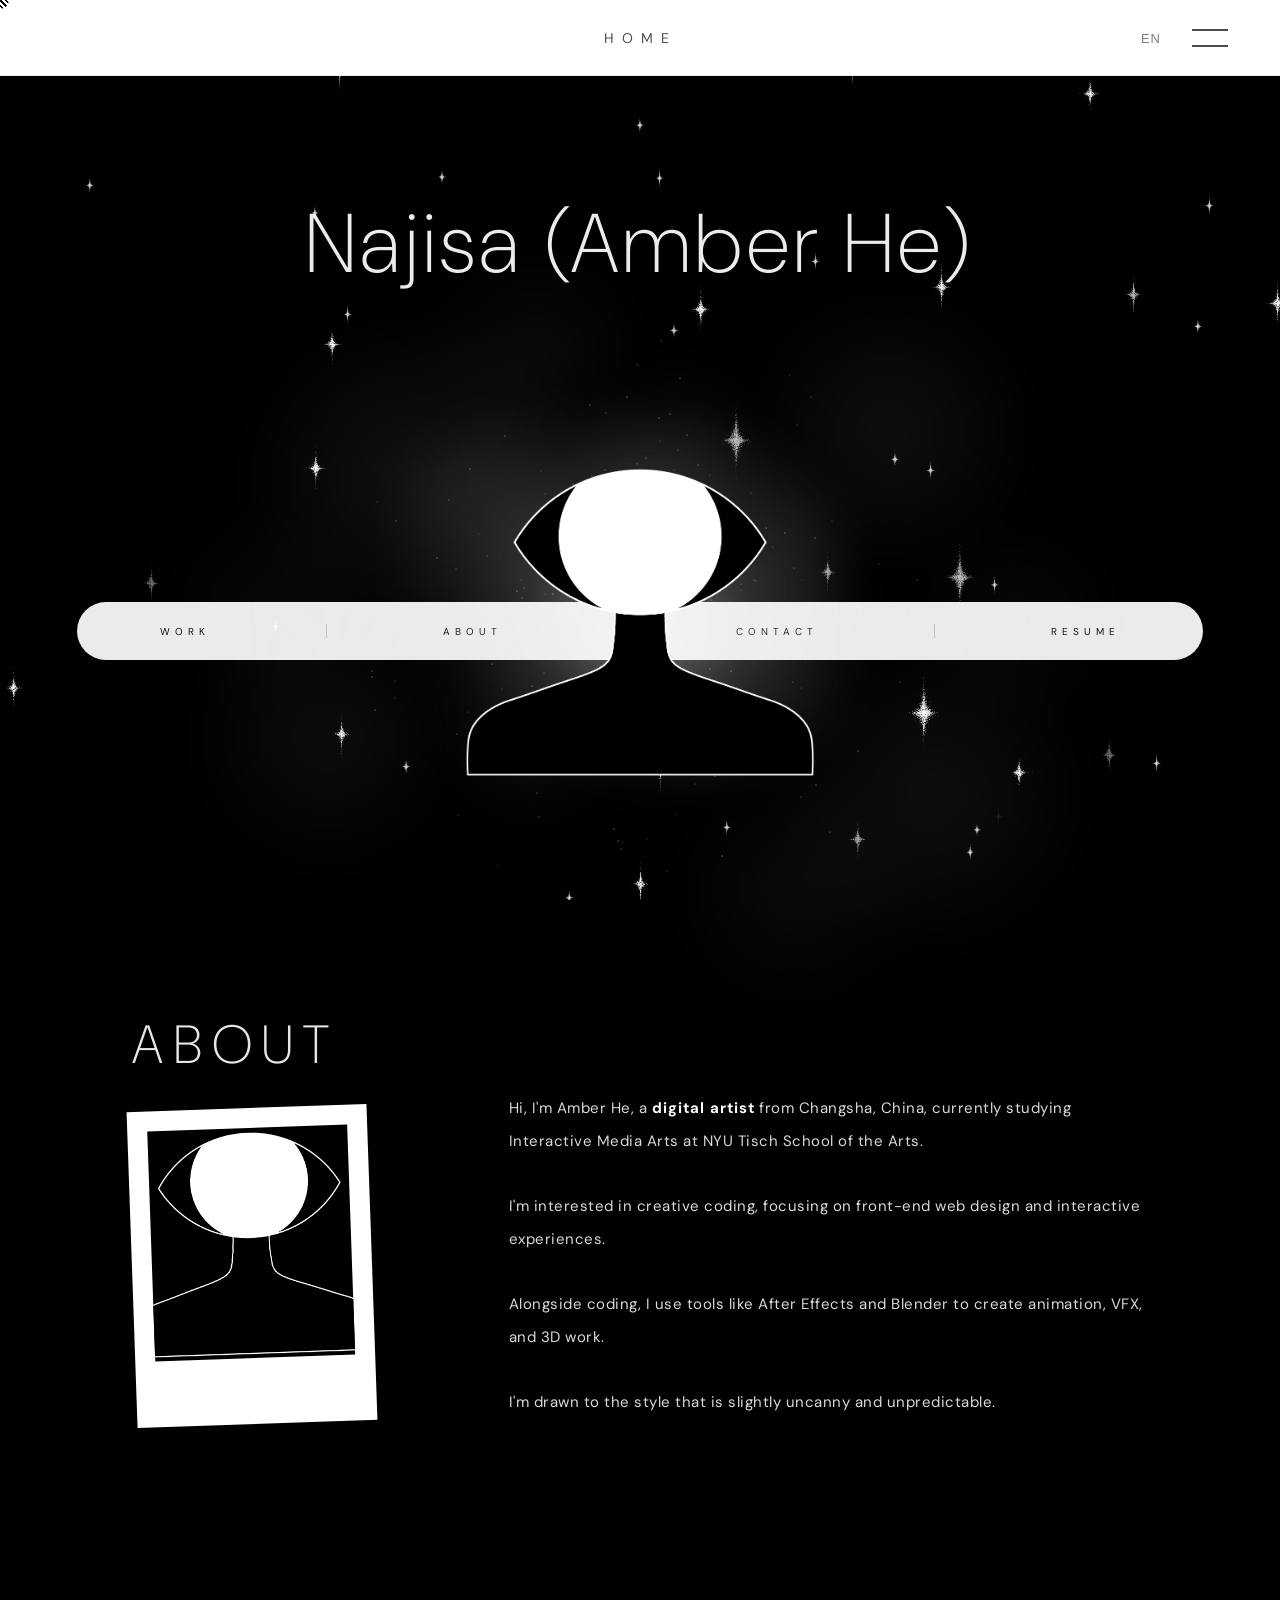
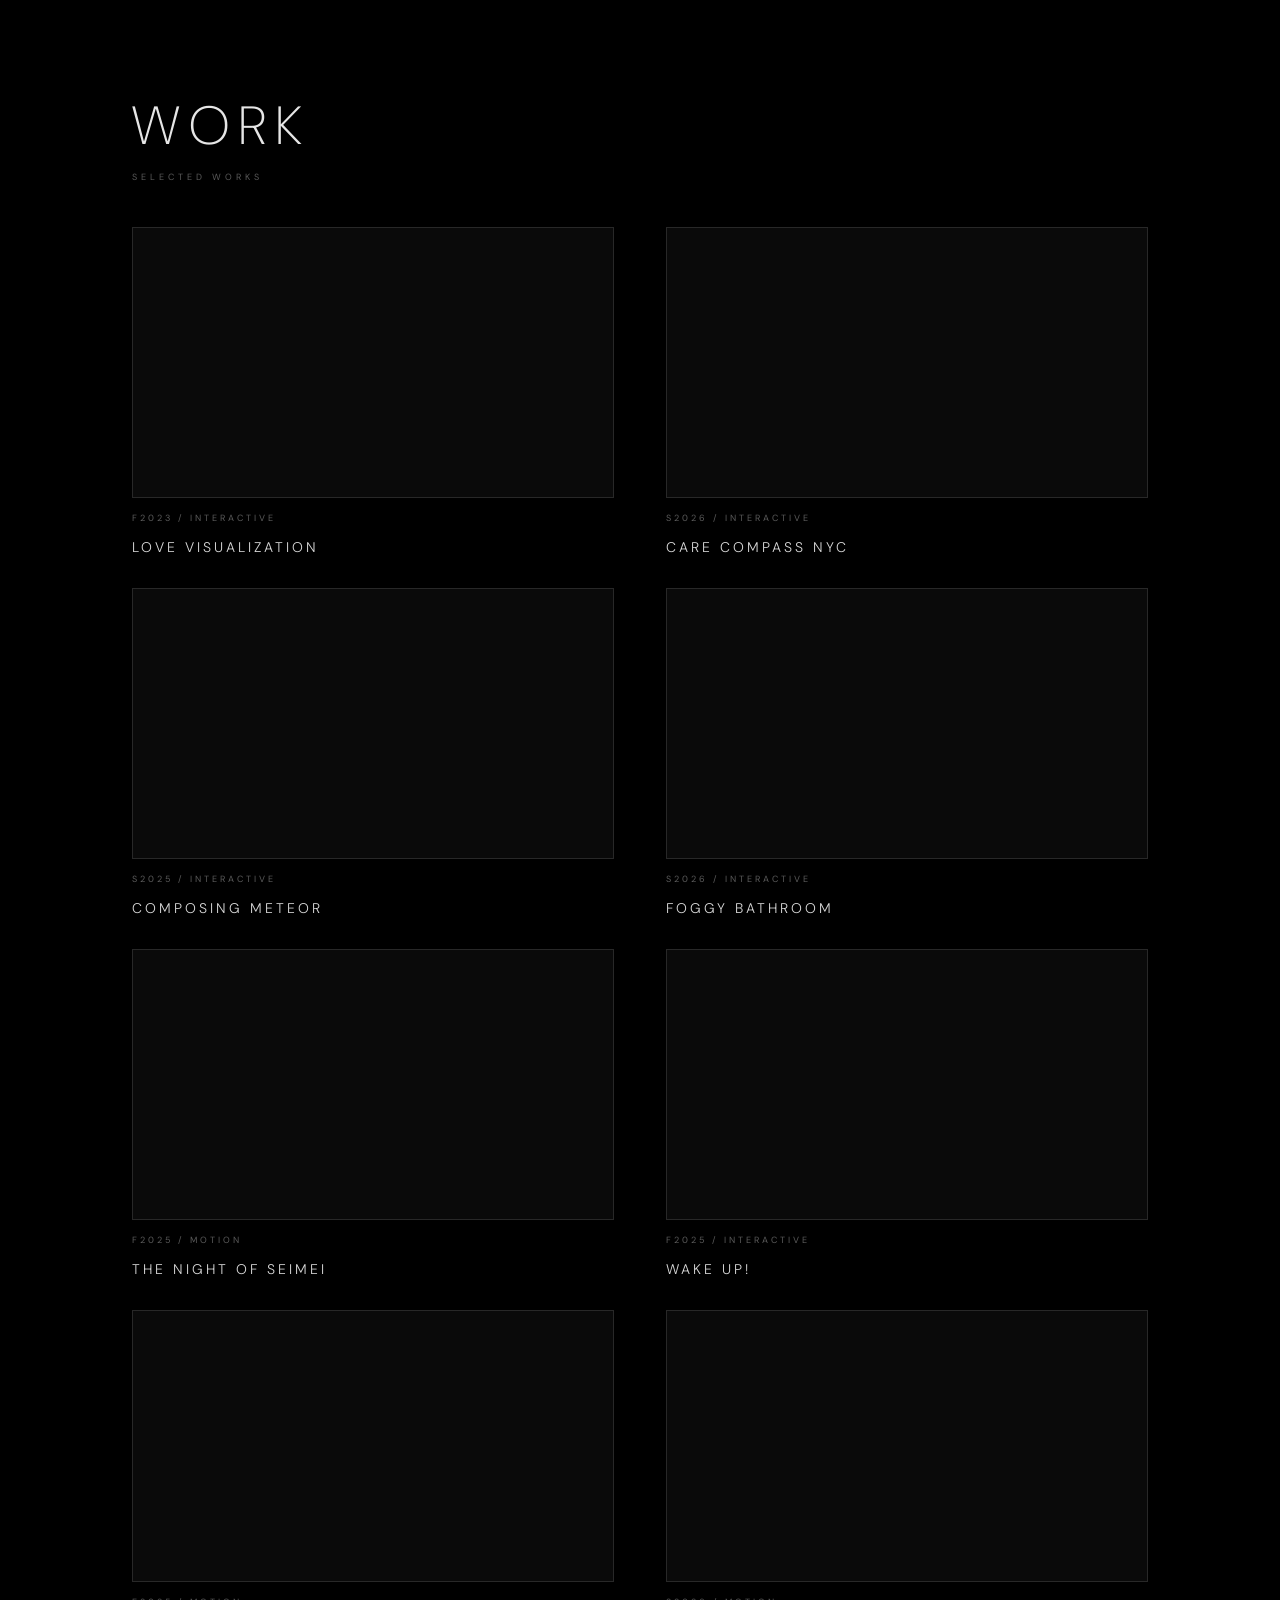
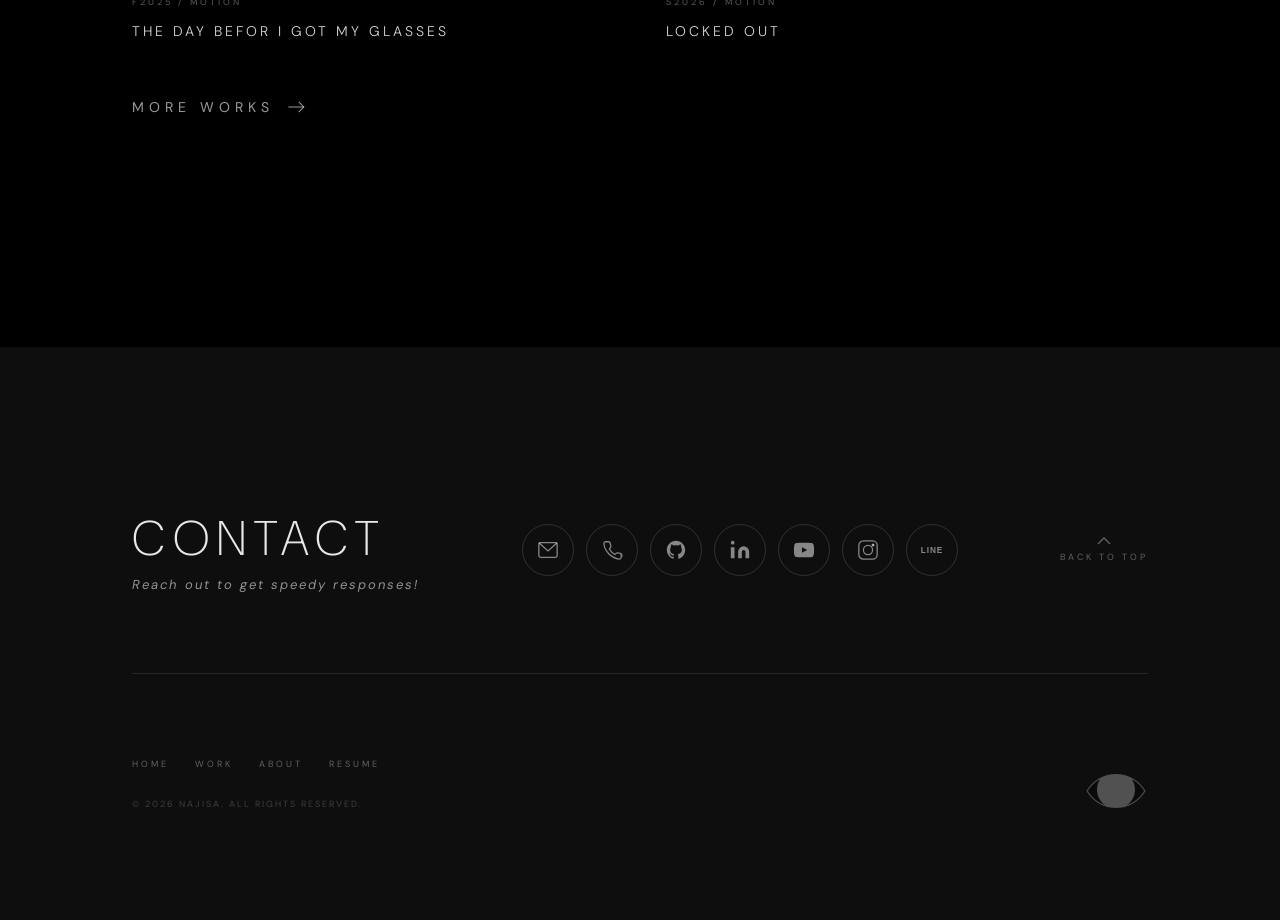
==== commit 51f3648d: "Add files via upload" ====
--- a/index.html
+++ b/index.html
@@ -208,7 +208,7 @@
         <a href="https://instagram.com/yourhandle" target="_blank" class="ci" title="Instagram">
           <svg viewBox="0 0 24 24" fill="none" stroke="currentColor" stroke-width="1.4"><rect x="2" y="2" width="20" height="20" rx="5"/><circle cx="12" cy="12" r="5"/><circle cx="17.5" cy="6.5" r="1" fill="currentColor"/></svg>
         </a>
-        <a href="https://line.me/ti/p/yXhPmU-DJD" target="_blank" class="ci" title="Line">
+        <a href="https://line.me/ti/p/fGL3XpwyHb" target="_blank" class="ci" title="Line">
           <svg viewBox="0 0 24 24" fill="currentColor">
             <text x="12" y="15.5" text-anchor="middle" font-family="'Helvetica Neue', Arial, sans-serif" font-weight="900" font-size="9" letter-spacing="1">LINE</text>
           </svg>
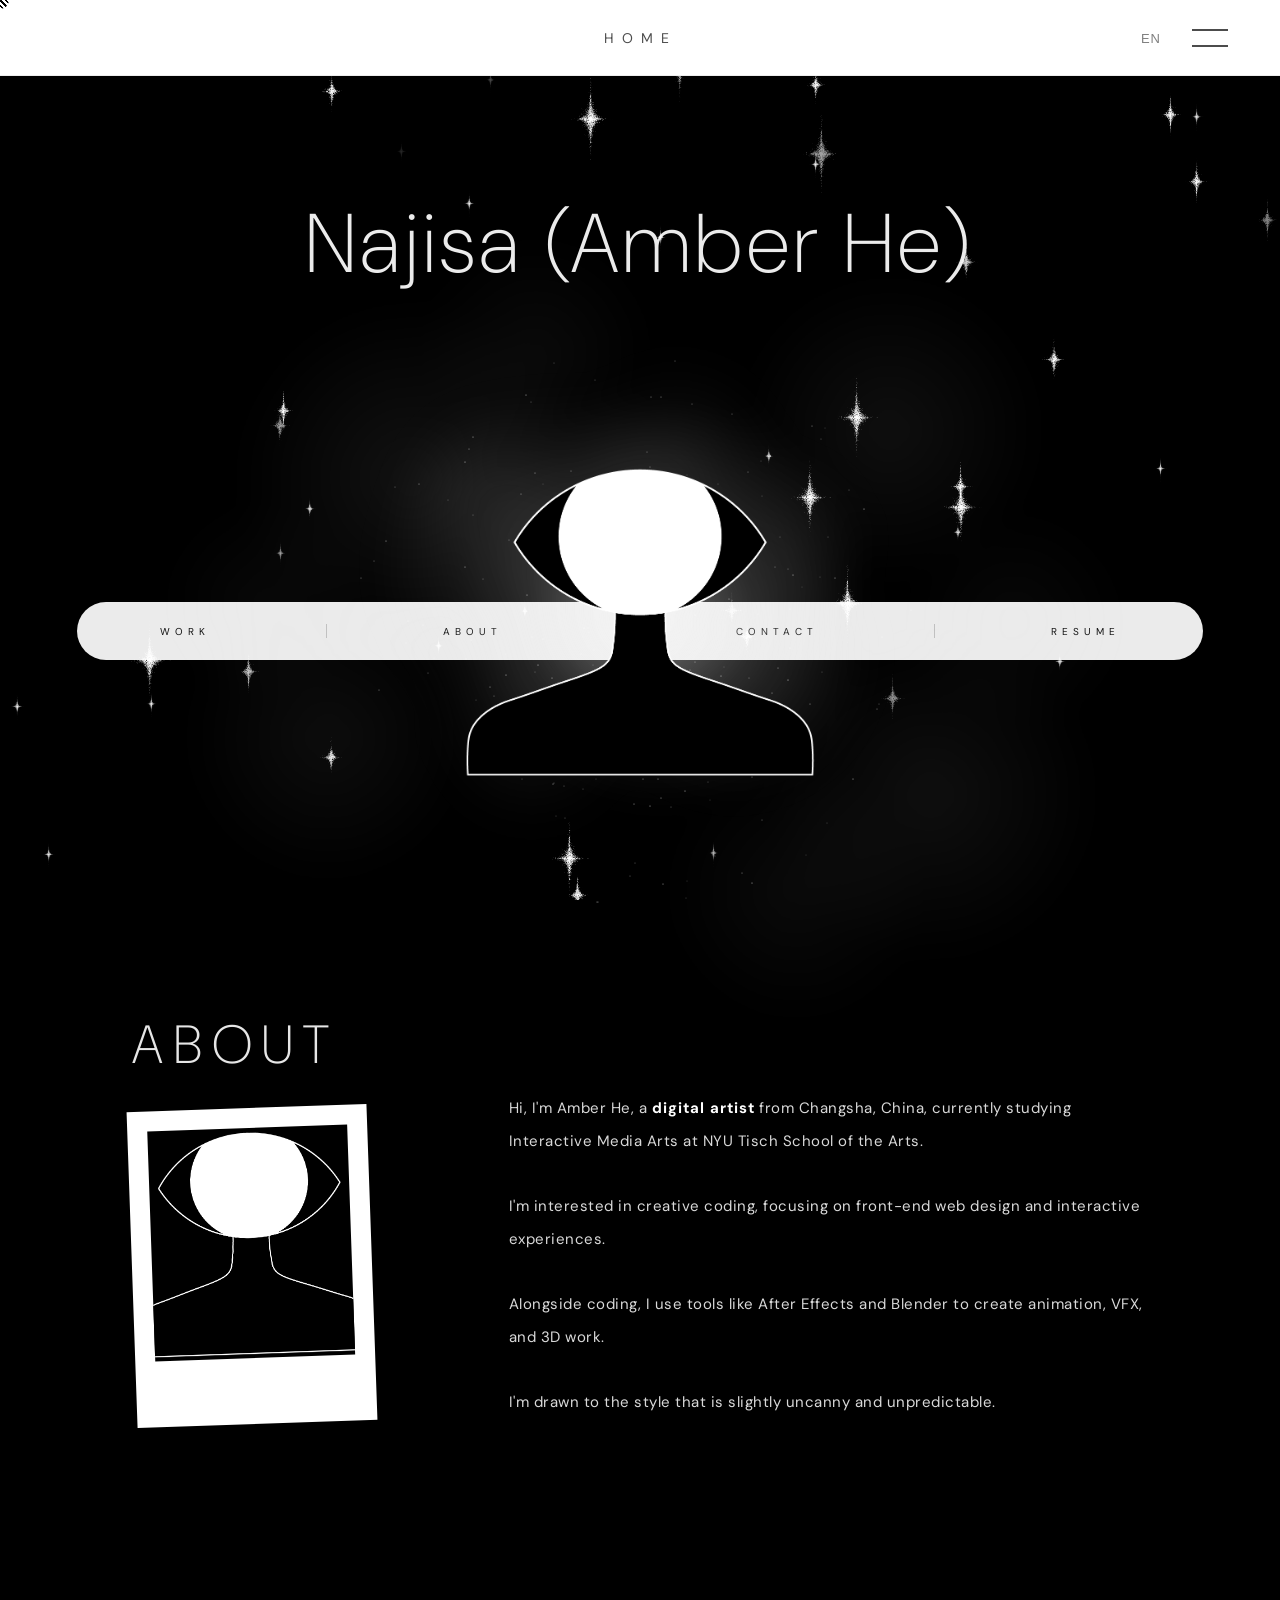
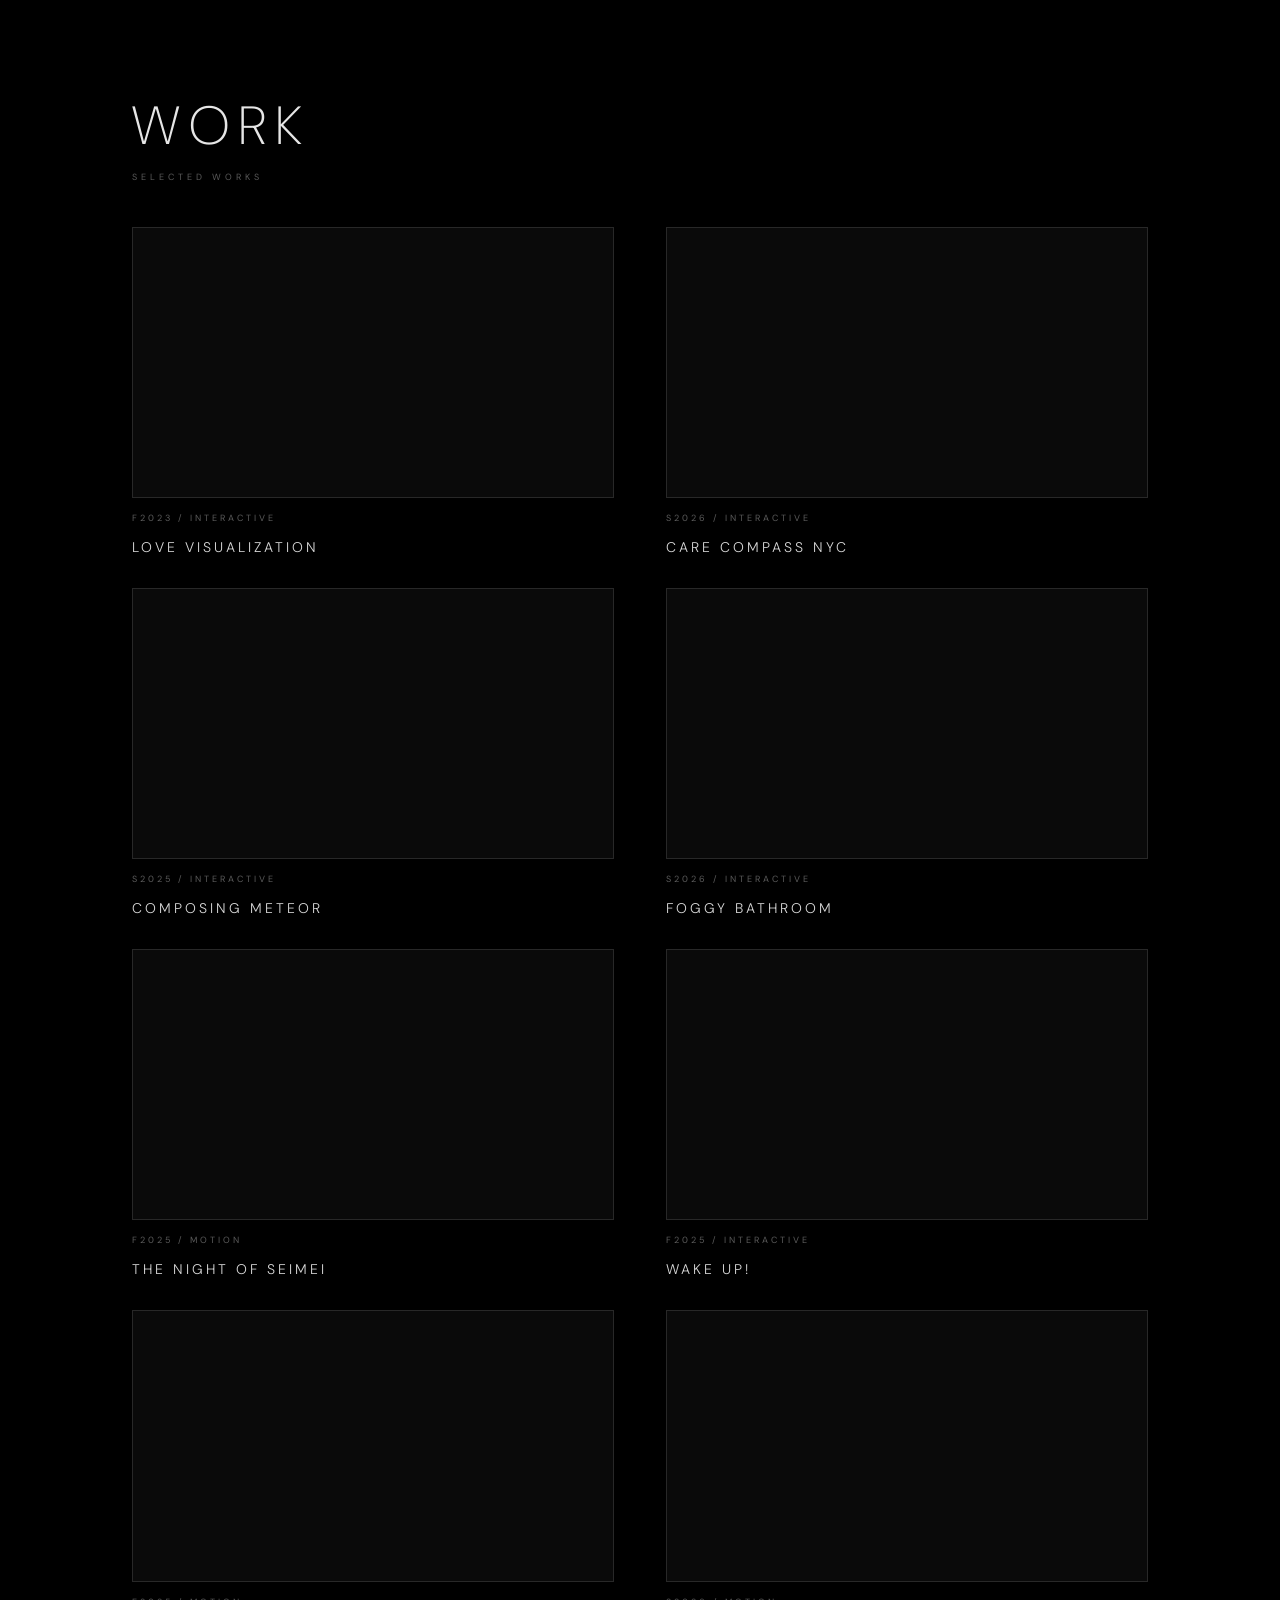
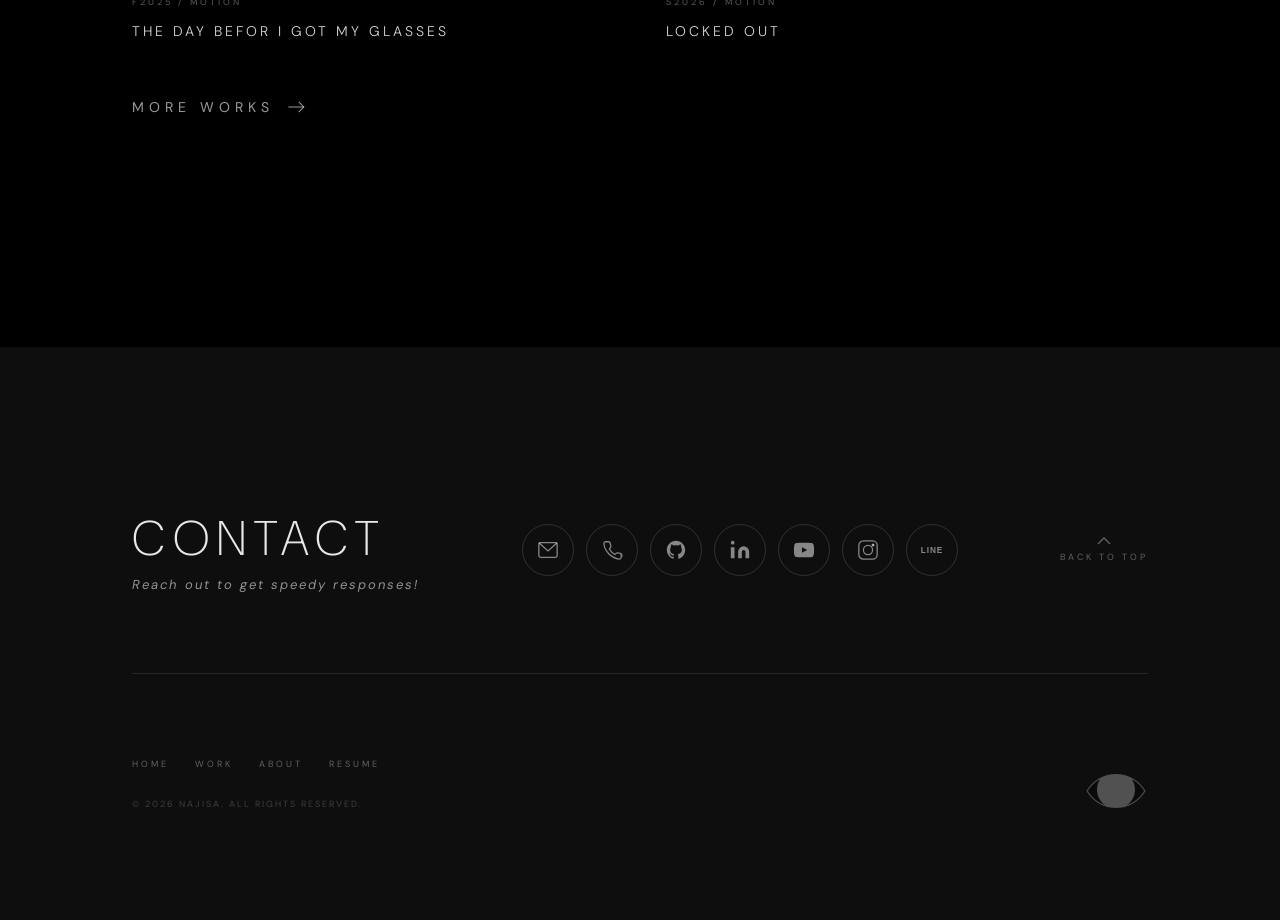
==== commit e536945f: "Add files via upload" ====
--- a/index.html
+++ b/index.html
@@ -205,7 +205,7 @@
         <a href="https://youtube.com/@amberhe-yj8ew?si=rAv6n8gVms0Fb3Am" target="_blank" class="ci" title="YouTube">
           <svg viewBox="0 0 24 24" fill="currentColor"><path d="M22.54 6.42a2.78 2.78 0 00-1.95-1.96C18.88 4 12 4 12 4s-6.88 0-8.59.46a2.78 2.78 0 00-1.95 1.96A29 29 0 001 12a29 29 0 00.46 5.58A2.78 2.78 0 003.41 19.6C5.12 20 12 20 12 20s6.88 0 8.59-.46a2.78 2.78 0 001.95-1.95A29 29 0 0023 12a29 29 0 00-.46-5.58zM9.75 15.02V8.98L15.5 12l-5.75 3.02z"/></svg>
         </a>
-        <a href="https://instagram.com/yourhandle" target="_blank" class="ci" title="Instagram">
+        <a href="https://www.instagram.com/amberhejingshan/" target="_blank" class="ci" title="Instagram">
           <svg viewBox="0 0 24 24" fill="none" stroke="currentColor" stroke-width="1.4"><rect x="2" y="2" width="20" height="20" rx="5"/><circle cx="12" cy="12" r="5"/><circle cx="17.5" cy="6.5" r="1" fill="currentColor"/></svg>
         </a>
         <a href="https://line.me/ti/p/fGL3XpwyHb" target="_blank" class="ci" title="Line">
